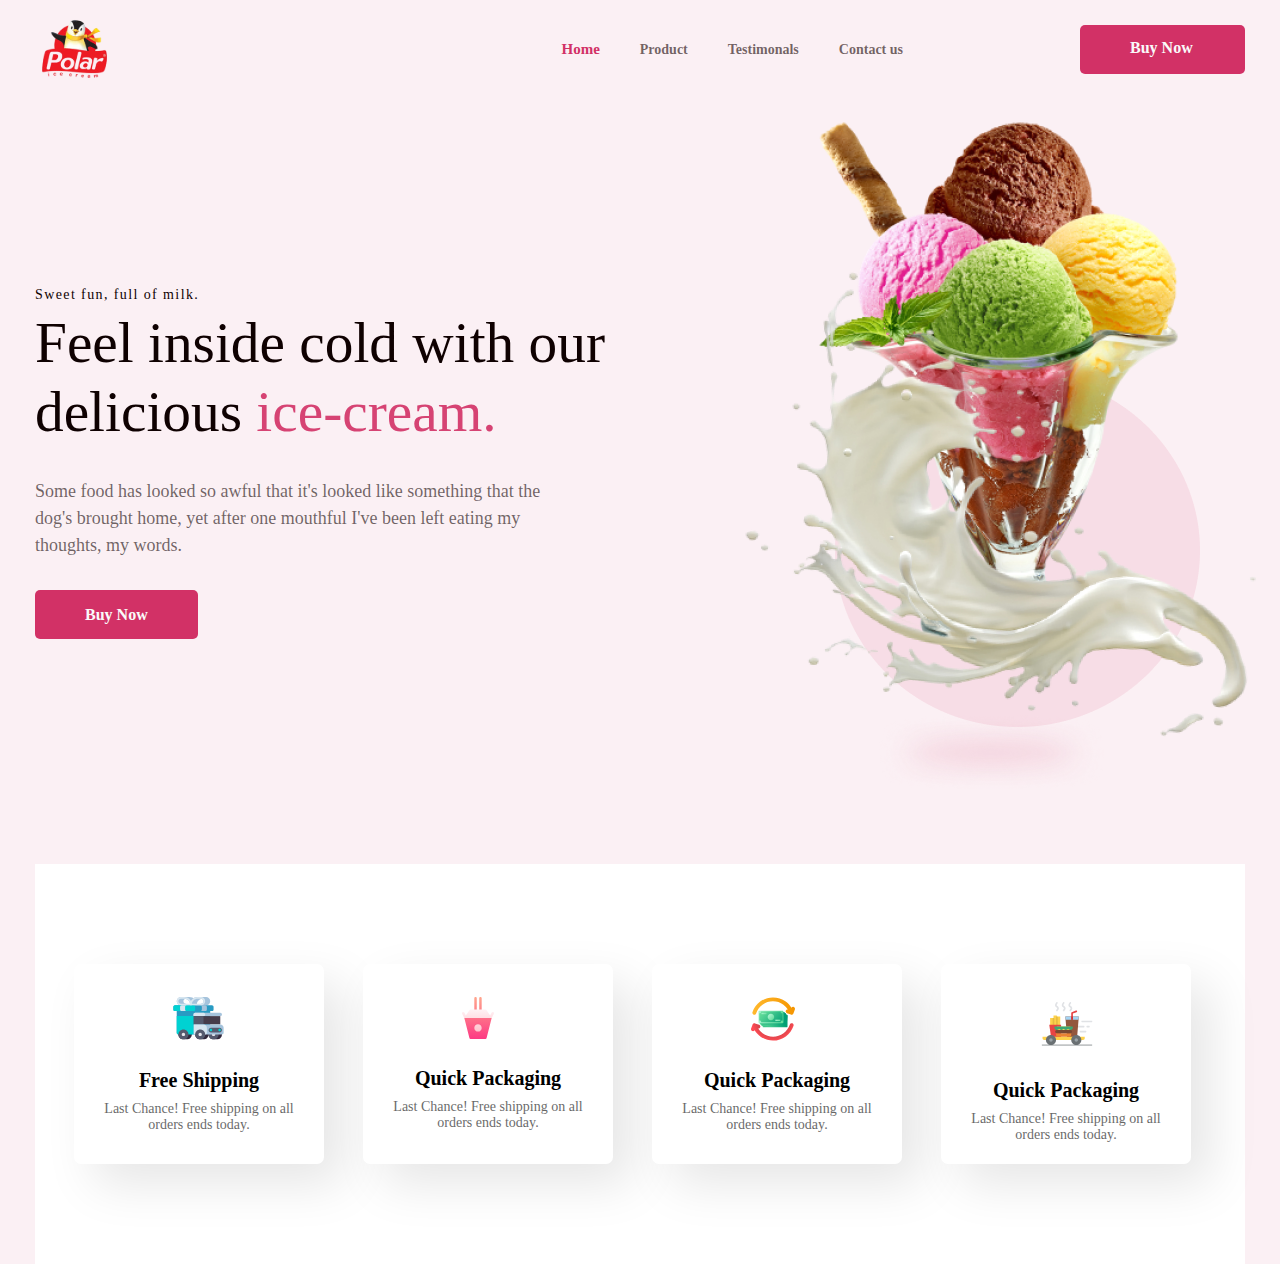
==== index.html @ a72be73a "Initial comment" ====
<!DOCTYPE html>
<html lang="en">
<head>
    <meta charset="UTF-8">
    <meta name="viewport" content="width=device-width, initial-scale=1.0">
    <link rel="stylesheet" href="./css/normalize.css">
    <link rel="stylesheet" href="./css/main.css">
    <link rel="stylesheet" href="./css/stylesheet.css">
    <title>The latest</title>
</head>
<body>
    <header class="site-header">
        <div class="container">
            <div class="header">
                <a class="header-logo-link" href="/">
                    <img class="header-img" src="./images/logo.svg" alt="Logo" width="79" height="79">
                </a>
                <nav class="header-navbar">
                    <ul class="header-list">
                        <li class="header-item">
                            <a class="header-navlink-red" href="#">Home</a>
                        </li>
                        <li class="header-item"><a class="header-navlink" href="#">Product</a>
                        </li>
                        <li class="header-item">
                            <a class="header-navlink" href="#">Testimonals</a>
                        </li>
                        <li class="header-item">
                            <a class="header-navlink" href="#">Contact us</a>
                        </li>
                    </ul>
                    <a class="button" href="#">Buy Now</a>
                </nav>
                
            </div>
        </div>
        
        
    </header>
    <main>
        <section class="hero-section">
            <div class="container">
                <div class="hero-content">
                    <div class="hero-content-left">
                        <span class="hero-content-span">Sweet fun, full of milk.</span>
                        <h1 class="hero-content-title">Feel inside cold with our delicious <span class="hero-content-span2">ice-cream.</span>
                        </h1>
                        <p class="hero-content-text">Some food has looked so awful that it's looked like something that the dog's brought home, yet after one mouthful I've been left eating my thoughts, my words.</p>
                        <a class="hero-content-button" href="#">Buy Now</a>
                      
                    </div>
                    <div class="hero-content-right">
                      <p class="hero-bg"></p>
                    </div>

                </div>
            </div>
        </section>
        <section class="service-section">
            <div class="container">
                <div class="service-content">
                    <ul class="service-list">
                     <li class="service-item">
                        <img class="service-image" src="./images/car.svg" alt="Car" width="51.002" height="43.35">
                        <h3 class="service-title">Free Shipping</h3>
                        <p class="service-text">Last Chance! Free shipping on all orders ends today.</p>
                     </li>
                     <li class="service-item">
                        <img class="service-image"  src="./images/quickgroup.svg" alt="Quick packaging" width="32" height="42">
                        <h3 class="service-title">Quick Packaging</h3>
                        <p class="service-text">Last Chance! Free shipping on all orders ends today.</p>
                     </li>
                     <li class="service-item">
                        <img class="service-image" src="./images/cash-back.svg" alt="cash-back" width="44" height="44">
                        <h3 class="service-title">Quick Packaging</h3>
                        <p class="service-text">Last Chance! Free shipping on all orders ends today.</p>
                     </li>
                     <li class="service-item">
                        <img class="service-image" src="./images/fast-delivery.svg" alt="fast-delivery" width="54" height="54">
                        <h3 class="service-title">Quick Packaging</h3>
                        <p class="service-text">Last Chance! Free shipping on all orders ends today.</p>
                     </li>
                    </ul>
                </div>
            </div>
        </section>
    </main>
</body>
</html>
---- css/main.css ----
*{
    margin: 0;
    padding: 0;
    list-style: none;
    text-decoration: none;
    color: black;
    text-decoration: none;
    box-sizing: border-box;
}
.visually-hidden {
    clip: rect(0 0 0 0);
    clip-path: inset(50%);
    height: 1px;
    overflow: hidden;
    position: absolute;
    white-space: nowrap;
    width: 1px;
  }
.container{
    width: 1250px;
    margin: 0 auto;
    padding: 0 20px;
     
}
body{
   background-color:rgba(242, 206, 218, 0.3) ; 


}

/* Header */
.site-header{
  align-items: center;

}
.header{
     display: flex;
margin-top: 10px;
     justify-content: space-between;
     align-items: center;
}
.header-logo-link{
    width: 79px;
    height: 79px;
    flex-shrink: 0;


}
.header-navbar{
     display: flex;
     justify-content: space-between;
}

.header-list{
     display: flex;
     align-items: center;
  
   margin-right: 177px;
  
}
.header-navlink-red{
  
    color: #D23166;
    font-family: Roboto;
    font-size: 15px;
    font-style: normal;
    font-weight: 700;
    line-height: normal;
}
.header-navlink{
    margin-left: 40px;

  color: rgba(21, 1, 1, 0.6);
    font-family: Roboto;
    font-size: 14px;
    font-style: normal;
    font-weight: 700;
    line-height: normal;
}
.button{
   padding: 14px 25px 13px 50px;
    width: 165px;
    height: 49px;
    flex-shrink: 0;
    border-radius: 5px;
    background: #D23166;
    color: #FAFAFA;
    font-family: Hind Madurai;
    font-size: 16px;
    font-style: normal;
    font-weight: 700;
    line-height: normal;

  
    &:hover{
        color: rgba(210, 49, 102, 1);
        font-family: Hind Madurai;
        font-size: 16px;
        font-style: normal;
        font-weight: 700;
        line-height: normal;
        width: 165px;
        height: 49px;
        flex-shrink: 0;
        border-radius: 5px;
        border: 2px solid #D23166;
        
        background: #FAFAFA;
    }
}
/* MAIN sections starts */
.hero-content{
    display: flex;
  margin-bottom: 75px;

}
.hero-content-left{
    margin-top: 196px;
     
}
.hero-content-span{
    color: #0F0101;
font-family: Roboto;
font-size: 14px;
font-style: normal;
font-weight: 500;
line-height: normal;
letter-spacing: 1.4px;

}
.hero-content-title{
    margin-top: 6px;
    width: 665px;
    height: 130px;
    flex-shrink: 0;
    color: #0F0101;
    font-family: Fredoka One;
    font-size: 57.33px;
    font-style: normal;
    font-weight: 400;
    line-height: 120.5%; /* 69.083px */
   
}
.hero-content-span2{
    opacity: 0.9;
    color: #D23166;
    font-family: Fredoka One;
    font-size: 57.33px;
    font-style: normal;
    font-weight: 400;
    line-height: 120.5%;
}
.hero-content-text{
    width: 523px;
    height: 78px;
    flex-shrink: 0;
    color: rgba(15, 1, 1, 0.6);
    font-family: Hind Madurai;
    font-size: 18px;
    font-style: normal;
    font-weight: 400;
    line-height: 27px; /* 150% */
    margin-bottom: 50px;
    margin-top: 35px;
}
.hero-content-button{
   
    padding: 16px 50px;
    width: 165px;
    height: 49px;
    flex-shrink: 0;
    border-radius: 5px;
    background: #D23166;
    width: 65px;
    height: 17px;
    flex-shrink: 0;
    color: #FAFAFA;
    font-family: Hind Madurai;
    font-size: 16px;
    font-style: normal;
    font-weight: 700;
    line-height: normal;
  
    &:hover{
        color: rgba(210, 49, 102, 1);
        font-family: Hind Madurai;
        font-size: 16px;
        font-style: normal;
        font-weight: 700;
        line-height: normal;
        width: 165px;
        height: 49px;
        flex-shrink: 0;
        border-radius: 5px;
        border: 2px solid #D23166;
        
        background: #FAFAFA;
    }
}
/* .hero-content-left{

}
.hero-content-right{

} */
.hero-bg{
    background-image: url(../images/bg-image.png);
    width: 597px;
    height: 700px;
    flex-shrink: 0;
    flex-shrink: 0;
    background-position: -130px 0px;
    overflow: hidden;

}

/* lists section */
.service-content{
    height: 400px;
    background: #FFF;
}
.service-list{
    display: flex;
    align-items: center;
  
}
.service-item{
    width: 250px;
    height: 200px;
    flex-shrink: 0;
    border-radius: 7px;
    background: #FFF;
    
    box-shadow: 20px 20px 50px 0px rgba(0, 0, 0, 0.10);
    justify-content: space-between;
   margin-left: 39px;
   margin-top: 100px;
}
.service-title{
   
    text-align: center;
    color: #000;
    font-family: Hind Madurai;
    font-size: 20px;
    font-style: normal;
    font-weight: 600;
    line-height: normal;
}
.service-image{
     margin: 33px 100px 24px 99px;
}
.service-text{
   margin: 9px 26px 27px 26px;
   width: 198px;
   height: 35px;
   flex-shrink: 0;
   color: #000;
   
   text-align: center;
   font-family: Hind Madurai;
   font-size: 14px;
   font-style: normal;
   font-weight: 400;
   line-height: normal;
   opacity: 0.6;
}
---- css/stylesheet.css ----
@font-face {
    font-family: 'Hind Madurai';
    src: url('HindMadurai-Medium.woff2') format('woff2'),
        url('HindMadurai-Medium.woff') format('woff');
    font-weight: 500;
    font-style: normal;
    font-display: swap;
}

@font-face {
    font-family: 'Hind Madurai';
    src: url('HindMadurai-Bold.woff2') format('woff2'),
        url('HindMadurai-Bold.woff') format('woff');
    font-weight: bold;
    font-style: normal;
    font-display: swap;
}

@font-face {
    font-family: 'Hind Madurai';
    src: url('HindMadurai-Light.woff2') format('woff2'),
        url('HindMadurai-Light.woff') format('woff');
    font-weight: 300;
    font-style: normal;
    font-display: swap;
}

@font-face {
    font-family: 'Fredoka SemiCondensed';
    src: url('FredokaSemiCondensed-Regular.woff2') format('woff2'),
        url('FredokaSemiCondensed-Regular.woff') format('woff');
    font-weight: normal;
    font-style: normal;
    font-display: swap;
}

@font-face {
    font-family: 'Fredoka SemiExpanded';
    src: url('FredokaSemiExpanded-Regular.woff2') format('woff2'),
        url('FredokaSemiExpanded-Regular.woff') format('woff');
    font-weight: normal;
    font-style: normal;
    font-display: swap;
}

@font-face {
    font-family: 'Fredoka';
    src: url('Fredoka-Regular.woff2') format('woff2'),
        url('Fredoka-Regular.woff') format('woff');
    font-weight: normal;
    font-style: normal;
    font-display: swap;
}

@font-face {
    font-family: 'Fredoka Expanded';
    src: url('FredokaExpanded-Regular.woff2') format('woff2'),
        url('FredokaExpanded-Regular.woff') format('woff');
    font-weight: normal;
    font-style: normal;
    font-display: swap;
}

@font-face {
    font-family: 'Roboto';
    src: url('Roboto-Italic.woff2') format('woff2'),
        url('Roboto-Italic.woff') format('woff');
    font-weight: normal;
    font-style: italic;
    font-display: swap;
}

@font-face {
    font-family: 'Hind Madurai';
    src: url('HindMadurai-Regular.woff2') format('woff2'),
        url('HindMadurai-Regular.woff') format('woff');
    font-weight: normal;
    font-style: normal;
    font-display: swap;
}

@font-face {
    font-family: 'Roboto';
    src: url('Roboto-Light.woff2') format('woff2'),
        url('Roboto-Light.woff') format('woff');
    font-weight: 300;
    font-style: normal;
    font-display: swap;
}

@font-face {
    font-family: 'Roboto';
    src: url('Roboto-Black.woff2') format('woff2'),
        url('Roboto-Black.woff') format('woff');
    font-weight: 900;
    font-style: normal;
    font-display: swap;
}

@font-face {
    font-family: 'Roboto';
    src: url('Roboto-Bold.woff2') format('woff2'),
        url('Roboto-Bold.woff') format('woff');
    font-weight: bold;
    font-style: normal;
    font-display: swap;
}

@font-face {
    font-family: 'Roboto';
    src: url('Roboto-Regular.woff2') format('woff2'),
        url('Roboto-Regular.woff') format('woff');
    font-weight: normal;
    font-style: normal;
    font-display: swap;
}

@font-face {
    font-family: 'Hind Madurai';
    src: url('HindMadurai-SemiBold.woff2') format('woff2'),
        url('HindMadurai-SemiBold.woff') format('woff');
    font-weight: 600;
    font-style: normal;
    font-display: swap;
}

@font-face {
    font-family: 'Roboto';
    src: url('Roboto-Medium.woff2') format('woff2'),
        url('Roboto-Medium.woff') format('woff');
    font-weight: 500;
    font-style: normal;
    font-display: swap;
}
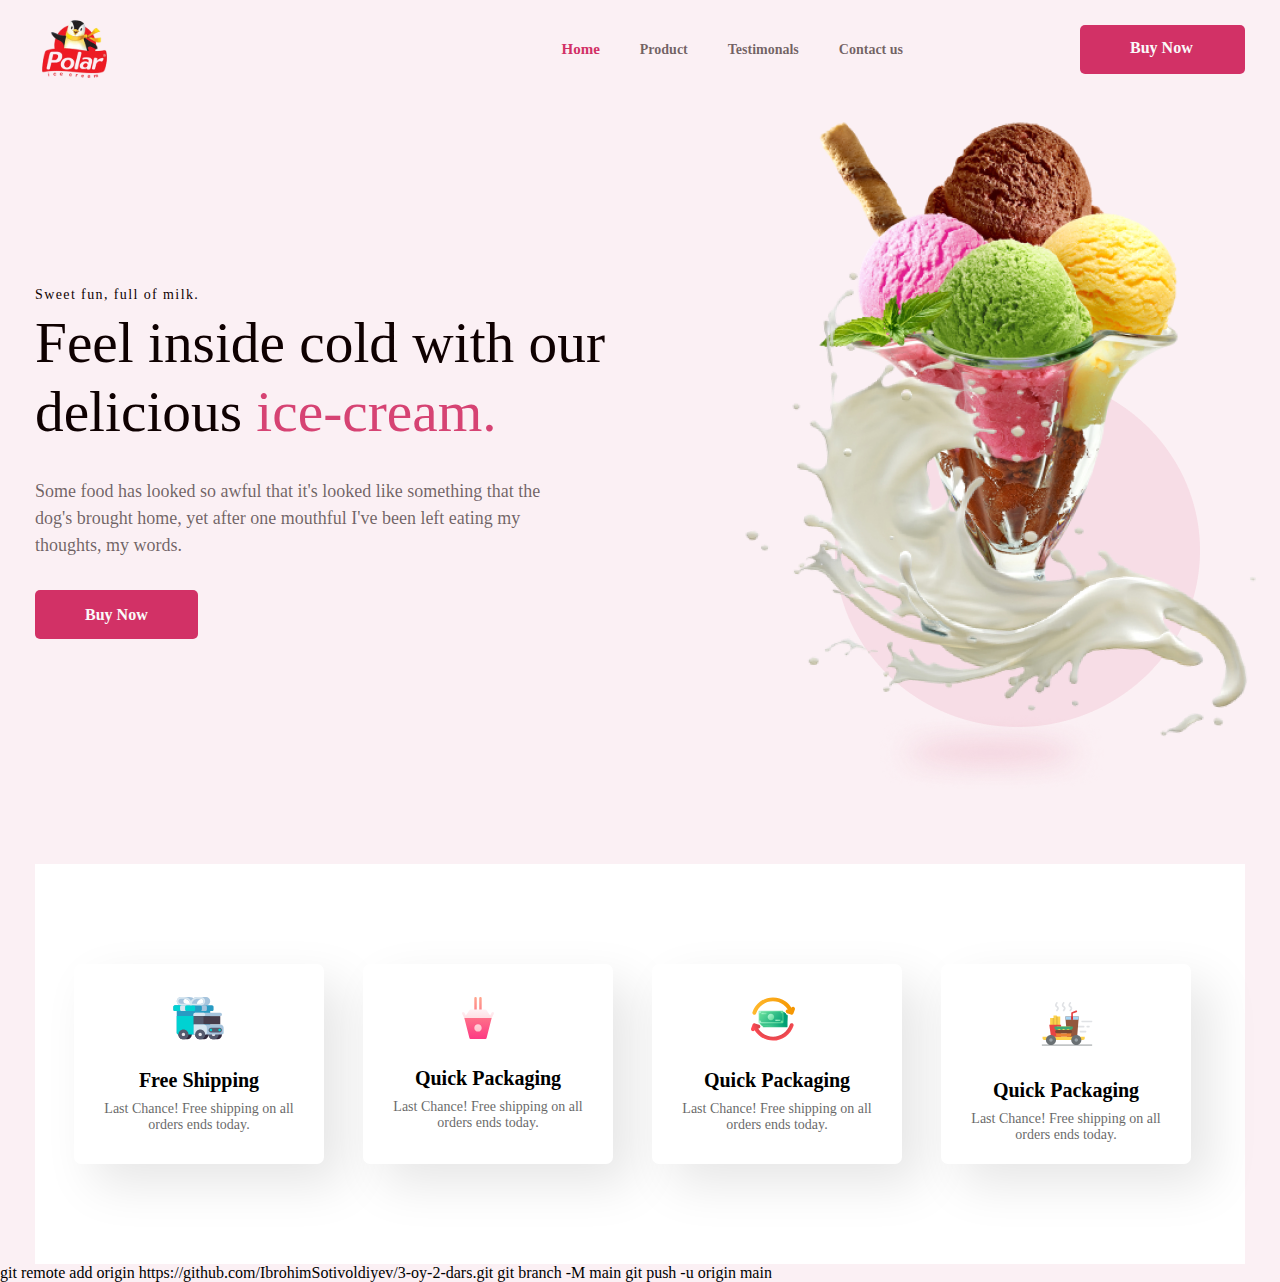
==== commit 738e4b88: "Polar maketi boshlanishi" ====
--- a/index.html
+++ b/index.html
@@ -86,4 +86,6 @@
         </section>
     </main>
 </body>
-</html>+</html>git remote add origin https://github.com/IbrohimSotivoldiyev/3-oy-2-dars.git
+git branch -M main
+git push -u origin main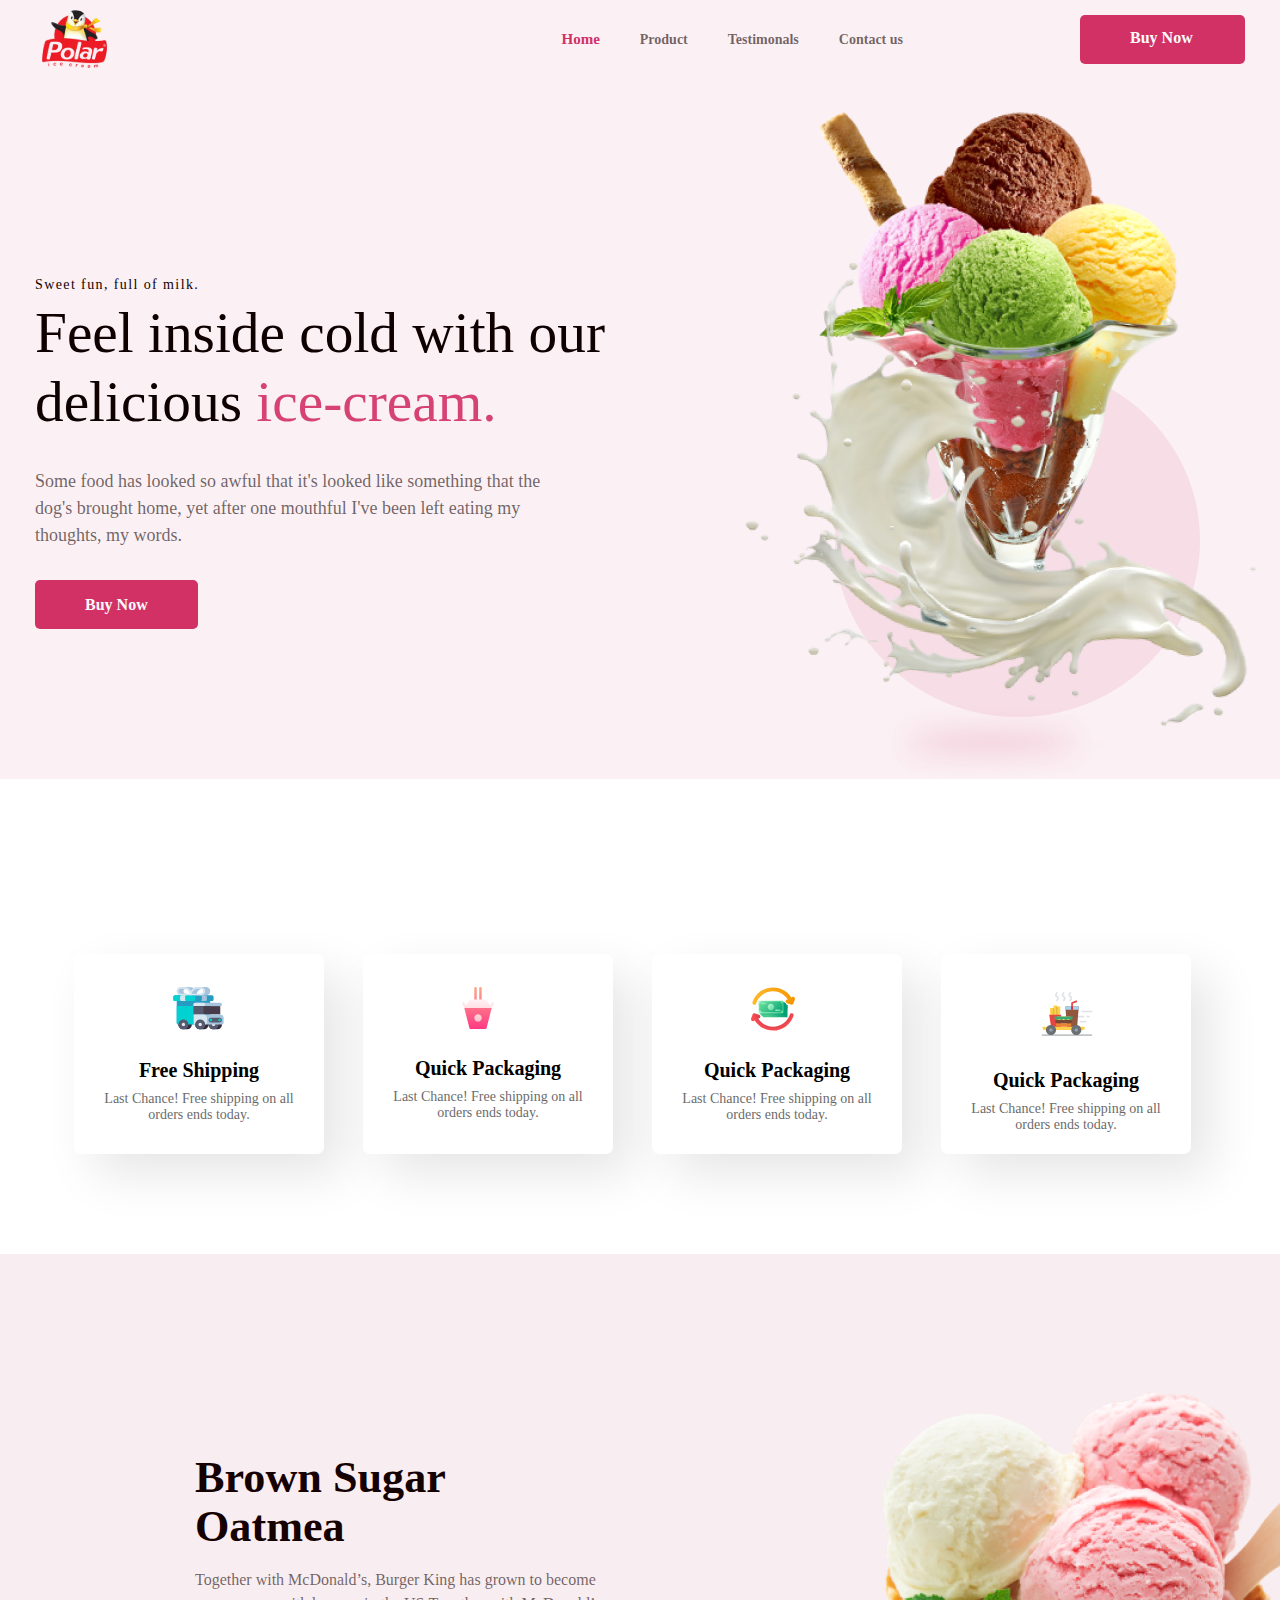
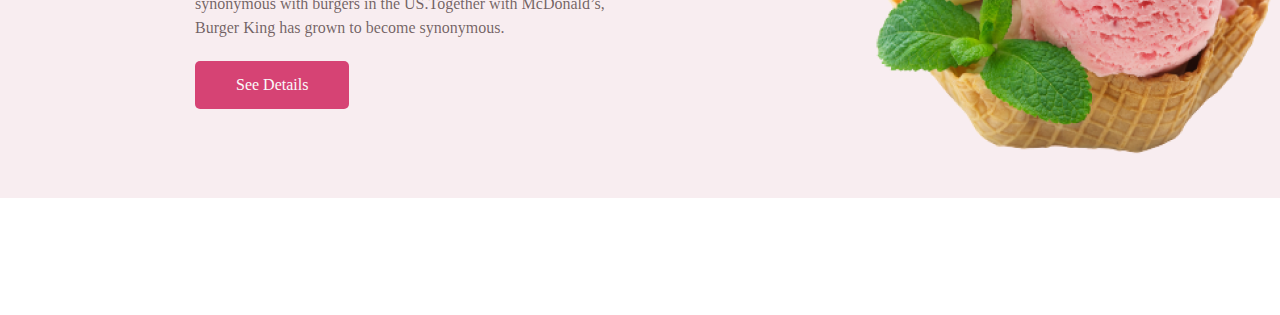
==== commit 203fcaec: "Add brown section" ====
--- a/index.html
+++ b/index.html
@@ -84,8 +84,21 @@
                 </div>
             </div>
         </section>
+        <section class="brown">
+            <div class="container">
+                <div class="brown__content">
+                    <div class="brown__content-left">
+                        <h2 class="brown__title">Brown Sugar Oatmea</h2>
+                        <p class="brown__text">Together with McDonald’s, Burger King has grown to become synonymous with burgers in the US.Together with McDonald’s, Burger King has grown to become synonymous.</p>
+                        <a href="#" class="brown__link">See Details</a>
+                    </div>
+                    <div class="brown__content-right">
+                        <img src="./images/section2-image.png" alt="Ice-cream image">
+                    </div>
+                </div>
+            </div>
+
+        </section>
     </main>
 </body>
-</html>git remote add origin https://github.com/IbrohimSotivoldiyev/3-oy-2-dars.git
-git branch -M main
-git push -u origin main+</html>--- a/css/main.css
+++ b/css/main.css
@@ -23,7 +23,7 @@
      
 }
 body{
-   background-color:rgba(242, 206, 218, 0.3) ; 
+   /* background-color:rgba(242, 206, 218, 0.3) ;  */
 
 
 }
@@ -31,11 +31,12 @@
 /* Header */
 .site-header{
   align-items: center;
+  background-color:rgba(242, 206, 218, 0.3) ; 
 
 }
 .header{
      display: flex;
-margin-top: 10px;
+/* margin-top: 10px; */
      justify-content: space-between;
      align-items: center;
 }
@@ -109,6 +110,9 @@
     }
 }
 /* MAIN sections starts */
+.hero-section{
+    background-color:rgba(242, 206, 218, 0.3) ; 
+}
 .hero-content{
     display: flex;
   margin-bottom: 75px;
@@ -263,4 +267,75 @@
    font-weight: 400;
    line-height: normal;
    opacity: 0.6;
+}
+/* Section Brown */
+.brown{
+
+    width: 1600px;
+    height: 544.495px;
+    flex-shrink: 0;
+    background: #F8EDF0;
+
+}
+.brown__content{
+
+    display: flex;
+    align-items: center;
+    justify-content: space-between;
+}
+.brown__content-left{
+    width: 442px;
+    height: 256.705px;
+    flex-shrink: 0;
+
+}
+.brown__title{
+    margin-bottom: 16px;
+    width: 349px;
+    height: 98.27px;
+    flex-shrink: 0;
+
+    color: #150101;
+    
+    font-family: Hind Madurai;
+    font-size: 44.2px;
+    font-style: normal;
+    font-weight: 600;
+    line-height: 110.5%; /* 48.841px */
+}
+.brown__text{
+
+    width: 442px;
+    height: 58.16px;
+    flex-shrink: 0;
+  
+    color: rgba(21, 1, 1, 0.6);
+    
+    font-family: Roboto;
+    font-size: 16px;
+    font-style: normal;
+    font-weight: 400;
+    line-height: 24px; /* 150% */
+
+}
+.brown__link{
+    margin-top: 35px;
+    display: inline-block;
+    padding: 15px 41px;
+    flex-shrink: 0;
+    border-radius: 5px;
+    background: #D64374;
+    flex-shrink: 0;
+    color: #FAFAFA;
+    font-family: Roboto;
+    font-size: 16px;
+    font-style: normal;
+    font-weight: 500;
+    line-height: normal;
+}
+.brown__content-right{
+    width: 655px;
+    height: 656.804px;
+    flex-shrink: 0;
+   
 }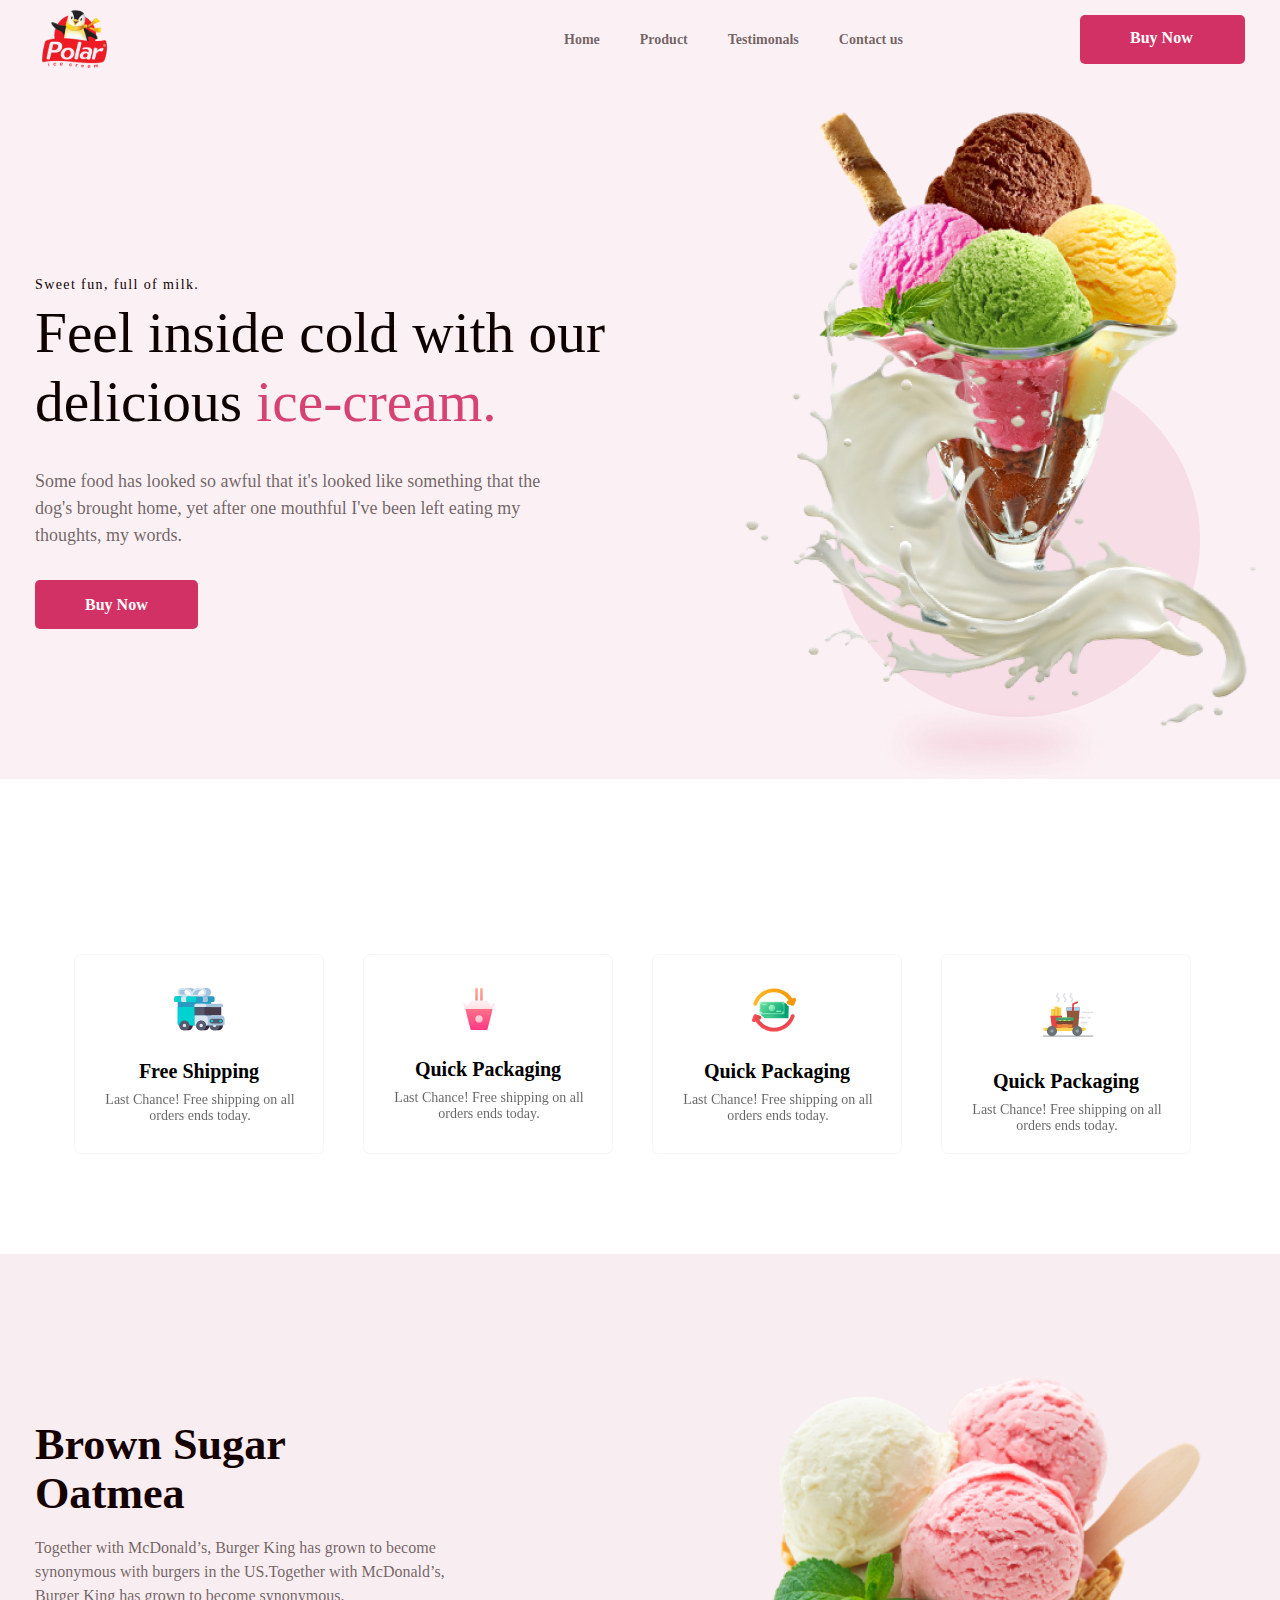
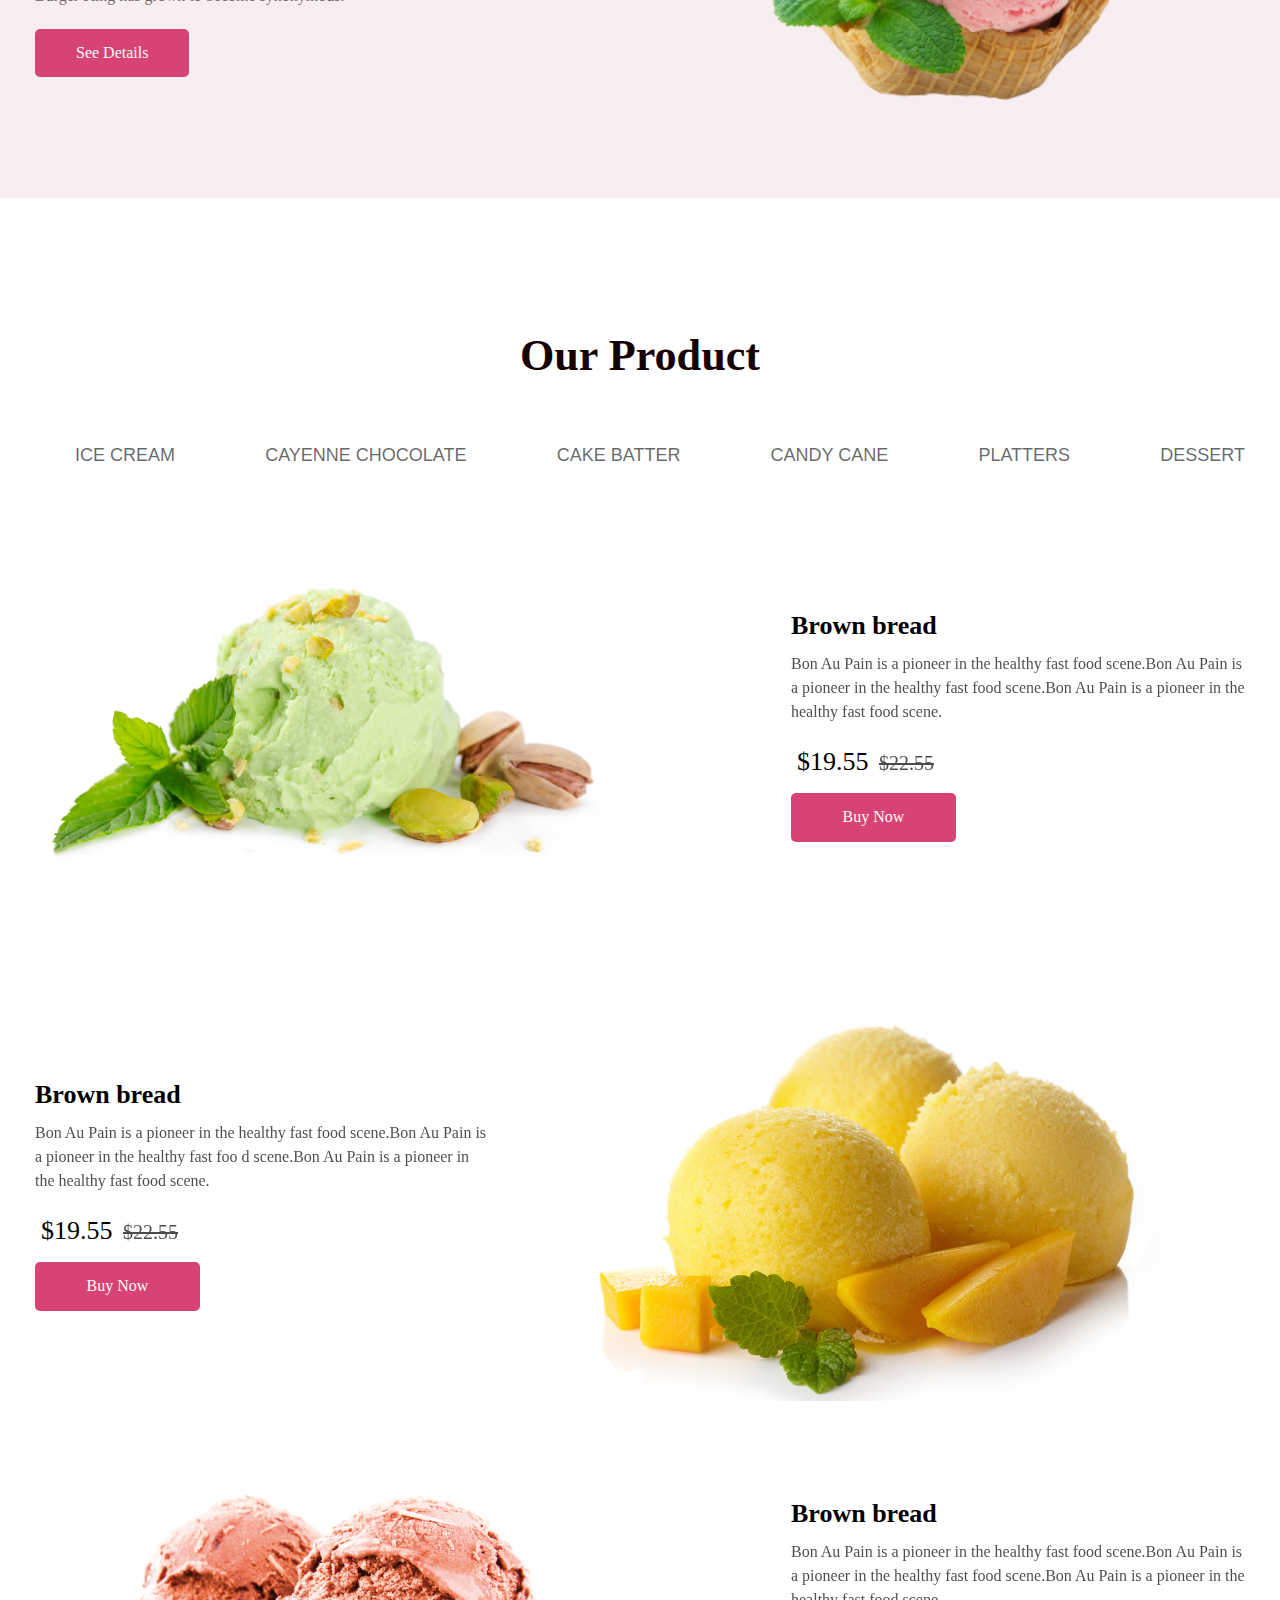
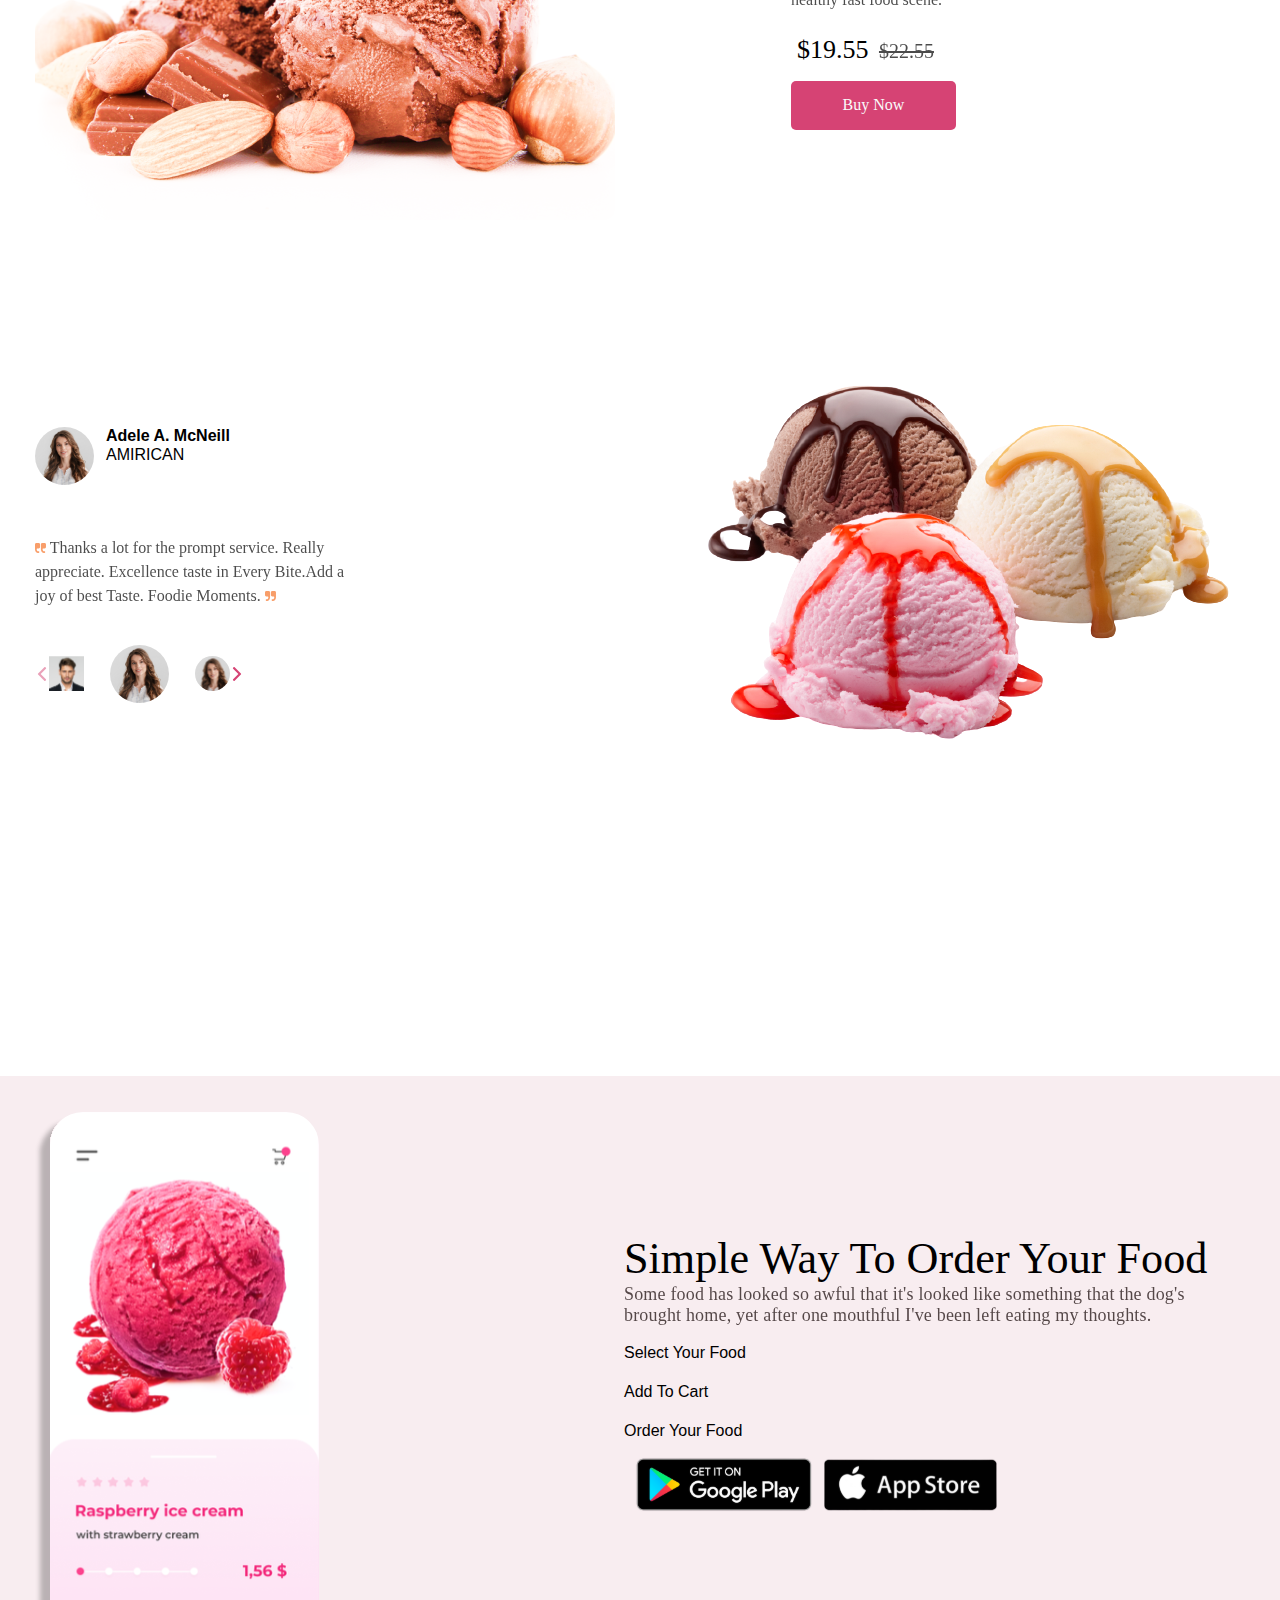
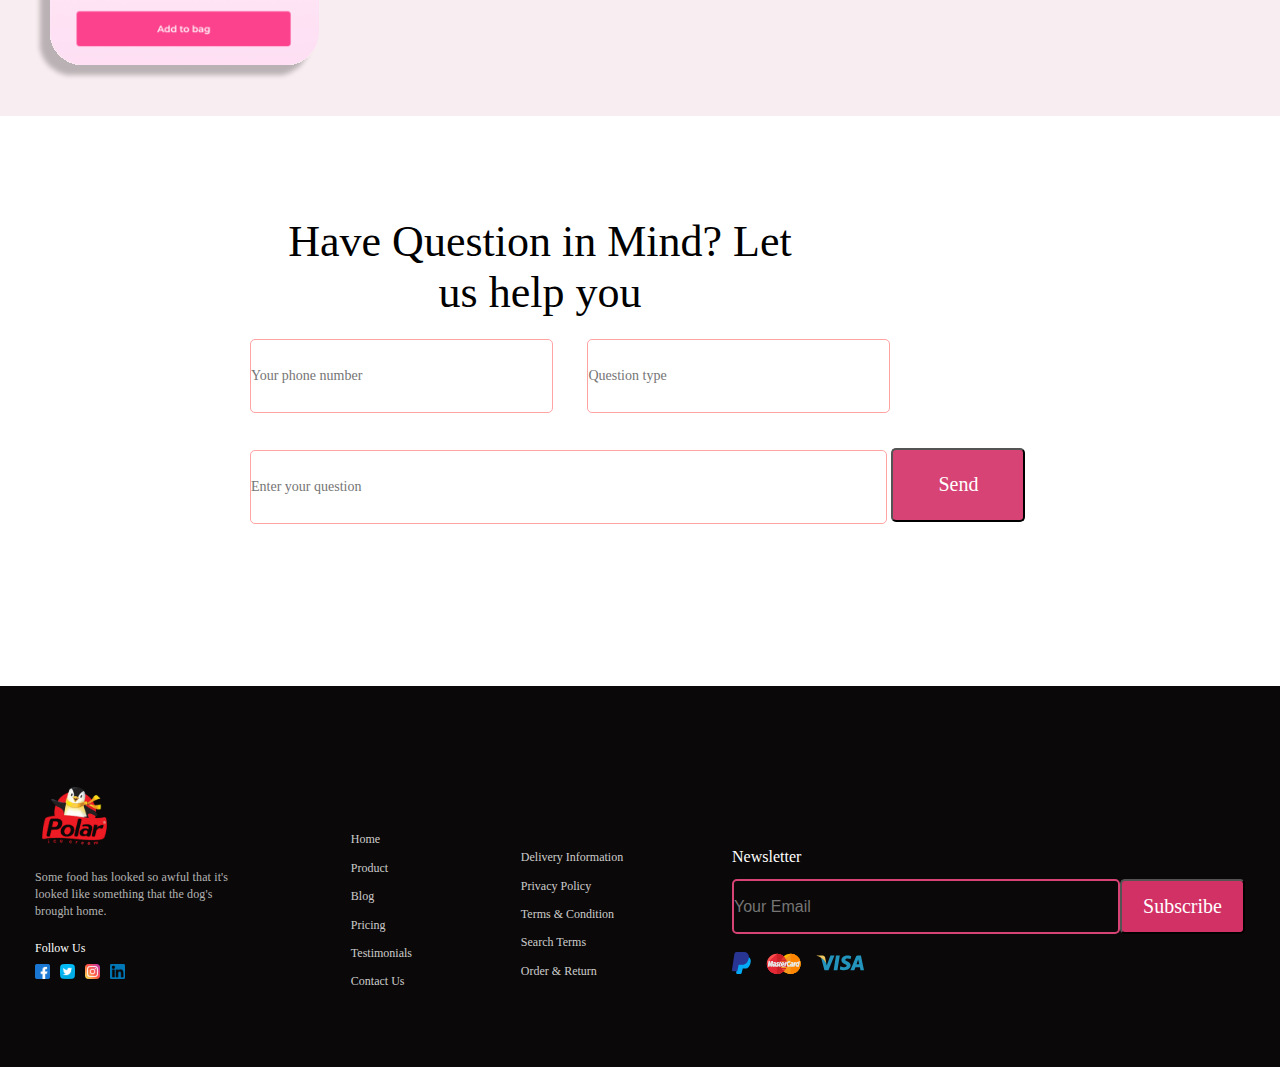
==== commit a829ac66: "Polar fully done" ====
--- a/index.html
+++ b/index.html
@@ -5,7 +5,6 @@
     <meta name="viewport" content="width=device-width, initial-scale=1.0">
     <link rel="stylesheet" href="./css/normalize.css">
     <link rel="stylesheet" href="./css/main.css">
-    <link rel="stylesheet" href="./css/stylesheet.css">
     <title>The latest</title>
 </head>
 <body>
@@ -18,7 +17,7 @@
                 <nav class="header-navbar">
                     <ul class="header-list">
                         <li class="header-item">
-                            <a class="header-navlink-red" href="#">Home</a>
+                            <a class="header-navlink" href="#">Home</a>
                         </li>
                         <li class="header-item"><a class="header-navlink" href="#">Product</a>
                         </li>
@@ -93,12 +92,201 @@
                         <a href="#" class="brown__link">See Details</a>
                     </div>
                     <div class="brown__content-right">
-                        <img src="./images/section2-image.png" alt="Ice-cream image">
-                    </div>
-                </div>
-            </div>
-
+                        <img class="brown__image" src="./images/section2-image.png" alt="Ice-cream image" width="" height="">
+                    </div>
+                </div>
+            </div>
+
+        </section>
+        <section class="products">
+            <div class="container">
+                <div class="products__content">
+                    <h2 class="products__title">Our Product</h2>
+                    <ul class="products__list">
+                        <li class="products__item">
+                            <a class="products__link" href="#">ICE CREAM</a>
+                        </li>
+                        <li class="products__item">
+                            <a class="products__link" href="#">CAYENNE CHOCOLATE</a>
+                        </li>
+                        <li class="products__item">
+                            <a class="products__link" href="#">CAKE BATTER</a>
+                        </li>
+                        <li class="products__item">
+                            <a class="products__link" href="#">CANDY CANE</a>
+                        </li>
+                        <li class="products__item">
+                            <a class="products__link" href="#">PLATTERS</a>
+                        </li>
+                        <li class="products__item">
+                            <a class="products__link" href="#">DESSERT</a>
+                        </li>
+                    </ul>
+                  <div class="products__content-flexer">
+                    <div class="products__content__left">
+                        <img class="products__content-image" src="./images/cabbage.png" alt="cabbage">
+                    </div>
+                    <div>
+                        <h3 class="products__content-title">Brown bread</h3>
+                        <p class="products__content-text">
+                            Bon Au Pain is a pioneer in the healthy fast food scene.Bon Au Pain is a pioneer in the healthy fast food scene.Bon Au Pain is a pioneer in the healthy fast food scene.
+                        </p>
+                        <strong class="products__content-price">$19.55</strong> <del>$22.55</del>
+                        <div class="products__content-link">Buy Now</div>
+                    </div>
+                  </div>
+                  <div class="products__content-flexer2">
+                    <div class="products__content__left">
+                        <img class="products__content-image" src="./images/lemons.png" alt="lemons">
+                    </div>
+                    <div>
+                        <h3 class="products__content-title">Brown bread</h3>
+                        <p class="products__content-text">
+                            Bon Au Pain is a pioneer in the healthy fast food scene.Bon Au Pain is a pioneer in the healthy fast foo d scene.Bon Au Pain is a pioneer in the healthy fast food scene.
+                        </p>
+                        <strong class="products__content-price">$19.55</strong> <del>$22.55</del>
+                        <div class="products__content-link">Buy Now</div>
+                    </div>
+                  </div>
+                  <div class="products__content-flexer3">
+                    <div class="products__content__left">
+                        <img class="products__content-image" src="./images/chocolotecream.png" alt="chocolotecream">
+                    </div>
+                    <div>
+                        <h3 class="products__content-title">Brown bread</h3>
+                        <p class="products__content-text">
+                            Bon Au Pain is a pioneer in the healthy fast food scene.Bon Au Pain is a pioneer in the healthy fast food scene.Bon Au Pain is a pioneer in the healthy fast food scene.
+                        </p>
+                        <strong class="products__content-price">$19.55</strong> <del>$22.55</del>
+                        <div class="products__content-link">Buy Now</div>
+                    </div>
+                  </div>
+                  <div class="products__content-flexer5">
+                    <div class="products__content-left5">
+                        <div class="products__content-clientflex">
+                            <div>
+                                <img class="products__content-clientimage" src="./images/Ellipse21.svg" alt="Clientphoto" width="59" height="58">
+                            </div>
+                            <div class="client__name">
+                               <strong>Adele A. McNeill</strong>
+                               <p>AMIRICAN</p>
+                            </div>
+                          </div>
+                        
+                          <p class="products__content-clientreview">   <img class="iconsmall" src="./images/Group11.svg" alt="iconsmall"> Thanks a lot for the prompt service. Really appreciate. Excellence taste in Every Bite.Add a joy of best Taste. Foodie Moments.   <img class="iconsmall" src="./images/Group12.svg" alt="iconsmall"></p>
+                          <div class="products__content-clientflex2">
+                            <svg xmlns="http://www.w3.org/2000/svg" width="14" height="14" viewBox="0 0 14 14" fill="none">
+                                <g opacity="0.5">
+                                  <path d="M3.11172 7.54628L9.3419 13.7763C9.48599 13.9206 9.67835 14 9.88345 14C10.0886 14 10.2809 13.9206 10.425 13.7763L10.8838 13.3176C11.1824 13.0188 11.1824 12.533 10.8838 12.2345L5.65219 7.0029L10.8896 1.76547C11.0337 1.62126 11.1133 1.42901 11.1133 1.22402C11.1133 1.0188 11.0337 0.826562 10.8896 0.682239L10.4308 0.223657C10.2866 0.0794468 10.0944 0 9.88926 0C9.68415 0 9.4918 0.0794468 9.3477 0.223657L3.11172 6.45941C2.96728 6.60408 2.88795 6.79723 2.8884 7.00256C2.88795 7.20869 2.96728 7.40173 3.11172 7.54628Z" fill="#D64374"/>
+                                </g>
+                              </svg> 
+                              <img src="./images/client1.svg" alt="">
+                            <img class="client__image2" src="./images/Ellipse21.svg" alt="">
+                            <img src="./images/MaskGroup.svg" alt=""> 
+                            <svg xmlns="http://www.w3.org/2000/svg" width="14" height="14" viewBox="0 0 14 14" fill="none">
+                                <path d="M10.8883 7.54628L4.6581 13.7763C4.51401 13.9206 4.32165 14 4.11655 14C3.91144 14 3.71909 13.9206 3.57499 13.7763L3.11618 13.3176C2.81763 13.0188 2.81763 12.533 3.11618 12.2345L8.34781 7.0029L3.11038 1.76547C2.96628 1.62126 2.88672 1.42901 2.88672 1.22402C2.88672 1.0188 2.96628 0.826562 3.11038 0.682239L3.56918 0.223657C3.7134 0.0794468 3.90564 0 4.11074 0C4.31585 0 4.5082 0.0794468 4.6523 0.223657L10.8883 6.45941C11.0327 6.60408 11.1121 6.79723 11.1116 7.00256C11.1121 7.20869 11.0327 7.40173 10.8883 7.54628Z" fill="#D64374"/>
+                              </svg>
+                          </div>
+                        
+                    </div>
+                    <div class="products__content-right5">
+                        <img src="./images/mixedcream.png" alt="">
+                    </div>
+
+                  </div>
+                 
+                </div>
+            </div>
+        </section>
+        <section class="order__section">
+            <div class="container">
+              <div class="order__content">
+                <div class="order__content-left">
+                  <img class="order__content-image" src="./images/Mask2Group.svg" alt="">
+                </div>
+                <div class="order__content-right">
+                    <h2 class="order__content-title">Simple Way To Order Your Food</h2>
+                    <p class="order__content-text">Some food has looked so awful that it's looked like something that the dog's brought home, yet after one mouthful I've been left eating my thoughts.</p>
+                    <p>Select Your Food</p>
+                    <p class="order__content-cart">Add To Cart</p>
+                    <p>Order Your Food</p>
+                    <div class="order__app">
+                        <img src="./images/en_badge_web_generic-removebg-preview 1.svg" alt="">
+                        <img src="./images/2.svg" alt="">
+                    </div>
+
+                </div>
+              </div>
+            </div>
+        </section>
+        <section class="contact__section">
+            <div class="container">
+                <div class="contact">
+                  <div class="titlemargin">
+                    <h2 class="contact__title">Have Question in Mind? Let us help you</h2>
+                  </div>
+                    <form action="https://echo.htmlacademy.ru" method="post" enctype="multipart/form-data">
+                        <input class="contact__tel" type="tel" name="phonenum" placeholder="Your phone number" >
+                        <input class="contact__qtype" type="text" name="qtype" placeholder="Question type">
+                        <input class="contact__question" type="text" name="question" placeholder="Enter your question"> 
+                        <input class="contact__button" type="submit" value="Send">
+
+                    </form>
+                </div>
+            </div>
         </section>
     </main>
+    <footer class="footer__sec">
+        <div class="container">
+            <div class="footer__flexer">
+                <div class="footer__first">
+                    <img class="footer__first-logo" src="./images/looo.svg" alt="">
+                    <p class="footer__first-text">Some food has looked so awful that it's looked like something that the dog's brought home.</p>
+                    <p class="footer__small-text">Follow Us</p>
+                    <div class="footer__media">
+                        <img class="footer__media-icons" src="./images/facebook.svg" alt="">
+                        <img class="footer__media-icons"  src="./images/twitter.svg" alt="">
+                        <img class="footer__media-icons"  src="./images/instagram.svg" alt="">
+                        <img class="footer__media-icons"  src="./images/linkedin.svg" alt="">
+                    </div>
+                </div>
+                <div class="footer__second">
+                    <ul>
+                        <li class="footer__linker"><a class="footer-link" href="">Home</a></li>
+                        <li class="footer__linker"><a class="footer-link" href="">Product</a></li>
+                        <li class="footer__linker"><a  class="footer-link" href="">Blog</a></li>
+                        <li class="footer__linker"><a class="footer-link" href="">Pricing</a></li>
+                        <li class="footer__linker"><a class="footer-link" href="">Testimonials</a></li>
+                        <li class="footer__linker"><a class="footer-link" href="">Contact Us</a></li>
+                    </ul>
+                </div>
+                <div class="footer__third">
+                    <ul class="footer__third-list">
+                        <li class="footer__linker"> <a class="footer-link" href="">Delivery Information</a></li>
+                        <li class="footer__linker"><a class="footer-link" href="">Privacy Policy</a></li>
+                        <li class="footer__linker"><a  class="footer-link" href="">Terms & Condition</a></li>
+                        <li class="footer__linker"><a class="footer-link" href="">Search Terms</a></li>
+                        <li class="footer__linker"><a class="footer-link" href="">Order & Return</a></li>
+                    </ul>
+                </div>
+                <div class="footer__four">
+                    <strong class="footer__four-st">Newsletter</strong>
+                    <form class="footer__form" action="https://echo.htmlacademy.ru" method="post" enctype="multipart/form-data">
+                     <div class="footer__input-flex">
+                        <input class="footer__email" type="email" name="Email" placeholder="Your Email" >
+                        <input class="footer__subs" type="submit" value="Subscribe">
+
+                     </div>
+                    </form>
+                    <div class="footer__flex-cards">
+                        <img src="./images/paypal.svg" alt="">
+                        <img class="footer__cards" src="./images/mastercard.svg" alt="">
+                        <img src="./images/visa.svg" alt="">
+                    </div>
+                </div>
+
+            </div>
+        </div>
+    </footer>
 </body>
 </html>--- a/css/main.css
+++ b/css/main.css
@@ -1,3 +1,139 @@
+/* @font-face {
+    font-family: 'Hind Madurai';
+    src: url('HindMadurai-Medium.woff2') format('woff2'),
+        url('HindMadurai-Medium.woff') format('woff');
+    font-weight: 500;
+    font-style: normal;
+    font-display: swap;
+}
+
+@font-face {
+    font-family: 'Hind Madurai';
+    src: url('HindMadurai-Bold.woff2') format('woff2'),
+        url('HindMadurai-Bold.woff') format('woff');
+    font-weight: bold;
+    font-style: normal;
+    font-display: swap;
+}
+
+@font-face {
+    font-family: 'Hind Madurai';
+    src: url('HindMadurai-Light.woff2') format('woff2'),
+        url('HindMadurai-Light.woff') format('woff');
+    font-weight: 300;
+    font-style: normal;
+    font-display: swap;
+}
+
+@font-face {
+    font-family: 'Fredoka SemiCondensed';
+    src: url('FredokaSemiCondensed-Regular.woff2') format('woff2'),
+        url('FredokaSemiCondensed-Regular.woff') format('woff');
+    font-weight: normal;
+    font-style: normal;
+    font-display: swap;
+}
+
+@font-face {
+    font-family: 'Fredoka SemiExpanded';
+    src: url('FredokaSemiExpanded-Regular.woff2') format('woff2'),
+        url('FredokaSemiExpanded-Regular.woff') format('woff');
+    font-weight: normal;
+    font-style: normal;
+    font-display: swap;
+}
+
+@font-face {
+    font-family: 'Fredoka';
+    src: url('Fredoka-Regular.woff2') format('woff2'),
+        url('Fredoka-Regular.woff') format('woff');
+    font-weight: normal;
+    font-style: normal;
+    font-display: swap;
+}
+
+@font-face {
+    font-family: 'Fredoka Expanded';
+    src: url('FredokaExpanded-Regular.woff2') format('woff2'),
+        url('FredokaExpanded-Regular.woff') format('woff');
+    font-weight: normal;
+    font-style: normal;
+    font-display: swap;
+}
+
+@font-face {
+    font-family: 'Roboto';
+    src: url('Roboto-Italic.woff2') format('woff2'),
+        url('Roboto-Italic.woff') format('woff');
+    font-weight: normal;
+    font-style: italic;
+    font-display: swap;
+}
+
+@font-face {
+    font-family: 'Hind Madurai';
+    src: url('HindMadurai-Regular.woff2') format('woff2'),
+        url('HindMadurai-Regular.woff') format('woff');
+    font-weight: normal;
+    font-style: normal;
+    font-display: swap;
+}
+
+@font-face {
+    font-family: 'Roboto';
+    src: url('Roboto-Light.woff2') format('woff2'),
+        url('Roboto-Light.woff') format('woff');
+    font-weight: 300;
+    font-style: normal;
+    font-display: swap;
+}
+
+@font-face {
+    font-family: 'Roboto';
+    src: url('Roboto-Black.woff2') format('woff2'),
+        url('Roboto-Black.woff') format('woff');
+    font-weight: 900;
+    font-style: normal;
+    font-display: swap;
+}
+
+@font-face {
+    font-family: 'Roboto';
+    src: url('Roboto-Bold.woff2') format('woff2'),
+        url('Roboto-Bold.woff') format('woff');
+    font-weight: bold;
+    font-style: normal;
+    font-display: swap;
+}
+
+@font-face {
+    font-family: 'Roboto';
+    src: url('Roboto-Regular.woff2') format('woff2'),
+        url('Roboto-Regular.woff') format('woff');
+    font-weight: normal;
+    font-style: normal;
+    font-display: swap;
+}
+
+@font-face {
+    font-family: 'Hind Madurai';
+    src: url('HindMadurai-SemiBold.woff2') format('woff2'),
+        url('HindMadurai-SemiBold.woff') format('woff');
+    font-weight: 600;
+    font-style: normal;
+    font-display: swap;
+}
+
+@font-face {
+    font-family: 'Roboto';
+    src: url('Roboto-Medium.woff2') format('woff2'),
+        url('Roboto-Medium.woff') format('woff');
+    font-weight: 500;
+    font-style: normal;
+    font-display: swap;
+} */
+
+
 *{
     margin: 0;
     padding: 0;
@@ -23,7 +159,7 @@
      
 }
 body{
-   /* background-color:rgba(242, 206, 218, 0.3) ;  */
+  font-family:Roboto, sans-serif;
 
 
 }
@@ -59,15 +195,7 @@
    margin-right: 177px;
   
 }
-.header-navlink-red{
-  
-    color: #D23166;
-    font-family: Roboto;
-    font-size: 15px;
-    font-style: normal;
-    font-weight: 700;
-    line-height: normal;
-}
+
 .header-navlink{
     margin-left: 40px;
 
@@ -77,6 +205,15 @@
     font-style: normal;
     font-weight: 700;
     line-height: normal;
+
+     &:hover{
+        color: #D23166;
+        font-family: Roboto;
+        font-size: 15px;
+        font-style: normal;
+        font-weight: 700;
+        line-height: normal;
+     }
 }
 .button{
    padding: 14px 25px 13px 50px;
@@ -232,13 +369,26 @@
     width: 250px;
     height: 200px;
     flex-shrink: 0;
+
+    border-radius: 7px;
+    border: 1px solid rgba(0, 0, 0, 0.03);
+    
+    background: #FFF;
+    width: 250px;
+    height: 200px;
+    flex-shrink: 0;
     border-radius: 7px;
     background: #FFF;
-    
-    box-shadow: 20px 20px 50px 0px rgba(0, 0, 0, 0.10);
     justify-content: space-between;
    margin-left: 39px;
    margin-top: 100px;
+
+    &:hover{
+        border-radius: 7px;
+        background: #FFF;
+        box-shadow: 20px 20px 50px 0px rgba(0, 0, 0, 0.10);
+    }
+
 }
 .service-title{
    
@@ -271,19 +421,19 @@
 /* Section Brown */
 .brown{
 
-    width: 1600px;
+  
     height: 544.495px;
     flex-shrink: 0;
     background: #F8EDF0;
 
 }
 .brown__content{
-
     display: flex;
     align-items: center;
     justify-content: space-between;
 }
 .brown__content-left{
+
     width: 442px;
     height: 256.705px;
     flex-shrink: 0;
@@ -332,10 +482,540 @@
     font-style: normal;
     font-weight: 500;
     line-height: normal;
-}
-.brown__content-right{
-    width: 655px;
-    height: 656.804px;
-    flex-shrink: 0;
+    &:hover{
+        border-radius: 5px;
+        border: 2px solid #D23166;
+        background: #FAFAFA;
+        flex-shrink: 0;
+        color: #D23166;
+        font-family: Hind Madurai;
+        font-size: 16px;
+        font-style: normal;
+        font-weight: 700;
+        line-height: normal;
+    }
+}
+/* .brown__content-right{
+
    
-}+  
+   
+ 
+  
+   
+} */
+.brown__image{
+    width: 585px;
+    height: 586.804px;
+    flex-shrink: 0;
+    flex-shrink: 0;
+   overflow: hidden;
+ 
+}
+/* Products sections */
+.products__content{
+    
+    height: 2346px;
+    flex-shrink: 0;
+    background: #FFF;
+}
+.products__title{
+    margin-bottom: 64px;
+    margin-top: 132px;
+    text-align: center;
+    color: #150101;
+    font-family: Hind Madurai;
+    font-size: 44.2px;
+    font-style: normal;
+    font-weight: 600;
+    line-height: normal;
+}
+.products__list{
+    display: flex;
+    justify-content: space-between;
+    margin-bottom: 50px;
+}
+.products__link{
+    margin-left: 40px;
+    color: rgba(0, 0, 0, 0.6);
+    font-size: 18px;
+    font-style: normal;
+    font-weight: 500;
+    line-height: normal;
+     &:hover{
+        color: #000;
+        font-family: Roboto;
+        font-size: 18px;
+        font-style: normal;
+        font-weight: 500;
+        line-height: normal;
+        
+     }
+}
+.products__content-flexer{
+    display: flex;
+    align-items: center;
+    margin-bottom: 50px;
+    justify-content: space-between;
+}
+.products__content-image{
+    margin-right: 85px;
+    width: 580px;
+    height: 415px;
+    flex-shrink: 0;
+    border-radius: 10px;
+}
+.products__content-title{
+    color: #000;
+    font-family: Hind Madurai;
+    font-size: 26px;
+    font-style: normal;
+    font-weight: 700;
+    line-height: normal;
+    margin-bottom: 11px;
+}
+.products__content-text{
+    width: 454px;
+    height: 67px;
+    flex-shrink: 0;
+    color: #000;
+    
+    font-family: Roboto;
+    font-size: 16px;
+    font-style: normal;
+    font-weight: 400;
+    line-height: 24px; /* 150% */
+    opacity: 0.7;
+    margin-bottom: 28px;
+}
+.products__content-price{
+    margin: 6px;
+    width: 71px;
+    height: 27px;
+    flex-shrink: 0;
+    color: #000;
+    font-family: Hind Madurai;
+    font-size: 26px;
+    font-style: normal;
+    font-weight: 500;
+    line-height: normal;
+    
+}
+del{
+    text-decoration-line: line-through;
+    width: 58px;
+height: 27px;
+flex-shrink: 0;
+color: #000;
+
+font-family: Hind Madurai;
+font-size: 20px;
+font-style: normal;
+font-weight: 500;
+line-height: normal;
+
+opacity: 0.7;
+}
+.products__content-link{
+    padding: 15px 50px;
+    margin-top: 16px;
+    width: 165px;
+    height: 49px;
+    flex-shrink: 0;
+    border-radius: 5px;
+    background: #D64374;
+    color: #FAFAFA;
+    text-align: center;
+    font-family: Roboto;
+    font-size: 16px;
+    font-style: normal;
+    font-weight: 500;
+    line-height: normal;
+
+    &:hover{
+        color: #D23166;
+        font-family: Hind Madurai;
+        font-size: 16px;
+        font-style: normal;
+       
+        line-height: normal;
+        width: 165px;
+        height: 49px;
+        flex-shrink: 0;
+   
+        border-radius: 5px;
+        border: 2px solid #D23166;
+        
+        background: #FAFAFA;
+        
+        color:rgba(210, 49, 102, 1)
+        
+        
+    }
+}
+.products__content-flexer2{
+    display: flex;
+    align-items: center;
+    justify-content: space-between;
+    flex-direction: row-reverse;
+}
+.products__content-flexer3{
+    display: flex;
+    align-items: center;
+    justify-content: space-between;
+    margin-bottom: 117px;
+}
+
+.products__content-flexer5{
+    display: flex;
+    align-items: center;
+    justify-content: space-between;
+
+     
+}
+
+.products__content-clientflex{
+     display: flex;
+     margin-bottom: 46px;
+}
+.products__content-clientreview{
+    width: 322px;
+    height: 53px;
+    flex-shrink: 0;
+    color: #000;
+    
+    font-family: Roboto;
+    font-size: 16px;
+    font-style: normal;
+    font-weight: 400;
+    line-height: 24px; /* 150% */
+    opacity: 0.7;
+}
+.products__content-clientflex2{
+     display: flex;
+     align-items: center;
+     margin-top: 56px;
+
+}
+.client__name{
+     margin-left: 12px;
+}
+.client__image2{
+     margin-right: 26px;
+     margin-left: 26px;
+}
+/* SEction Order */
+.order__section{
+    height: 640px;
+    flex-shrink: 0;
+    background: #F8EDF0;
+}
+.order__content{
+    display: flex;
+    align-items: center;
+    justify-content: space-between;
+  
+}
+.order__content-cart{
+    margin-top: 21px;
+    margin-bottom: 21px;
+}
+.order__content-title{
+    width: 621px;
+    color: #000;
+    
+    font-family: Roboto;
+    font-size: 44.2px;
+    font-style: normal;
+    font-weight: 500;
+    line-height: normal;
+}
+.order__content-image{
+     margin-top: 36px;
+}
+.order__content-text{
+    width: 607px;
+    height: 60px;
+    flex-shrink: 0;
+    color: #0F0101;
+    
+    font-family: Roboto;
+    font-size: 18px;
+    font-style: normal;
+    font-weight: 400;
+    line-height: normal;
+    letter-spacing: 0.18px;
+    opacity: 0.7;
+}
+/* . lect{
+    width: 166px;
+    color: #000;
+    
+    font-family: Roboto;
+    font-size: 22px;
+    font-style: normal;
+    font-weight: 400;
+    line-height: normal;} */
+    .order__app{
+        display: flex;
+        align-items: center;
+    }
+
+    /* Contact section */
+    .contact__section{
+
+        height: 470px;
+        flex-shrink: 0;
+        background: #FFF;
+
+    }
+      .contact{
+      margin: 100px 215px;
+    
+      }
+      .titlemargin{
+        margin: 0px 29px;
+      }
+        .contact__title{
+            width: 522px;
+            height: 123px;
+            flex-shrink: 0;
+        
+            color: #000;
+            
+            text-align: center;
+            font-family: Roboto;
+            font-size: 44px;
+            font-style: normal;
+            font-weight: 500;
+            line-height: normal;
+        }
+        .contact__tel{
+            margin-right: 30px;
+            width: 303px;
+            height: 74px;
+            flex-shrink: 0;
+            border-radius: 5px;
+            border: 1px solid #FFA3A3;
+            
+            background: #FFF;
+           
+            color:rgba(15, 0, 0, 0.6);
+
+            font-family: Roboto;
+            font-size: 14px;
+            font-style: normal;
+            font-weight: 400;
+            line-height: normal;
+         
+        }
+        .contact__qtype{
+            width: 303px;
+            height: 74px;
+            flex-shrink: 0;
+            border-radius: 5px;
+            border: 1px solid #FFA3A3;
+            
+            background: #FFF;
+            color:rgba(15, 0, 0, 0.6);
+
+
+            font-family: Roboto;
+            font-size: 14px;
+            font-style: normal;
+            font-weight: 400;
+            line-height: normal;
+        
+        }
+        .contact__question{
+            margin-top: 37px;
+            margin-bottom: 110px;
+            width: 637px;
+            height: 74px;
+            flex-shrink: 0;
+            border-radius: 5px;
+            border: 1px solid #FFA3A3;
+            
+            background: #FFF;
+            color:rgba(15, 0, 0, 0.6);
+
+            font-family: Roboto;
+            font-size: 14px;
+            font-style: normal;
+            font-weight: 400;
+            line-height: normal;
+        
+        }
+        .contact__button{
+            width: 134px;
+            height: 74px;
+            flex-shrink: 0;
+            border-radius: 5px;
+            background: #D64374;
+            color: #FFF;
+            font-family: Roboto;
+            font-size: 20px;
+            font-style: normal;
+            font-weight: 500;
+            line-height: normal;
+            &:hover{
+                flex-shrink: 0;
+                color: #D23166;
+                font-family: Hind Madurai;
+                font-size: 20px;
+                font-style: normal;
+                font-weight: 700;
+                line-height: normal;
+                border-radius: 5px;
+                border: 2px solid #D23166;
+                
+                background: #FAFAFA;
+             }
+        }
+ /* Footer */
+ .footer__flexer{
+
+    display: flex;
+    align-items: center;
+    justify-content: space-between;
+ }
+ .footer__first-logo{
+    margin-top: 70px;
+ }
+ .footer__first-text{
+    margin-top: 9px;
+    margin-bottom: 25px;
+    width: 207px;
+    height: 47px;
+    flex-shrink: 0;
+    color:rgba(255, 255, 255, 0.7);
+    
+    font-family: Roboto;
+    font-size: 12px;
+    font-style: normal;
+    font-weight: 400;
+    line-height: 139.687%; /* 16.762px */
+    letter-spacing: 0.12px;
+    
+    
+ }
+ .footer__media-icons{
+    margin-right: 10px;
+    cursor: pointer;
+ }
+ .footer__small-text{
+    margin-bottom: 8px;
+    color: white;
+    font-family: Roboto;
+    font-size: 12px;
+    font-style: normal;
+    font-weight: 500;
+    line-height: normal;
+ }
+ .footer__linker{
+    margin-bottom: 10px;
+ }
+ .footer__sec{
+    height: 381px;
+    flex-shrink: 0;
+    background: #0A0808;
+ }
+ .footer__media{
+    display: flex;
+    align-items: center;
+ }
+ .footer__second{
+    margin-top: 143px;
+ }
+ .footer__third{
+    margin-top: 150px;
+     
+ }
+ .footer__third-list{
+     gap: 10px;
+ }
+ .footer-link{
+    color: #FFF;
+    font-family: Roboto;
+    font-size: 12px;
+    font-style: normal;
+    font-weight: 400;
+    line-height: normal;
+   color:  rgba(255, 255, 255, 0.8);
+
+    &:hover{
+        color: #FFF;
+        font-family: Roboto;
+        font-size: 12px;
+        font-style: normal;
+        font-weight: 400;
+        line-height: normal;
+    }
+ }
+ .footer__four{
+    margin-top: 136px;
+ }
+ .footer__four-st{
+    color: #FFF;
+    font-family: Roboto;
+    font-size: 16px;
+    font-style: normal;
+    font-weight: 500;
+    line-height: normal;
+ }
+ .footer__form{
+    margin-top: 13px;
+    margin-bottom: 18px;
+  
+ }
+ 
+ .footer__input-flex{
+    display: flex;
+    align-items: center;
+ }
+ 
+ .footer__email{
+    width: 388px;
+    height: 55px;
+    flex-shrink: 0;
+    border-radius: 5px;
+    border: 2px solid #D64374;
+   background-color:rgba(10, 8, 8, 1) ; 
+
+ }
+ .footer__subs{
+    width: 125px;
+    height: 55px;
+    flex-shrink: 0;
+    border-radius: 5px;
+    background: #D23166;
+    color: #FFF;
+    font-family: Roboto;
+    font-size: 20px;
+    font-style: normal;
+    font-weight: 500;
+    line-height: normal;
+     &:hover{
+        flex-shrink: 0;
+        color: #D23166;
+        font-family: Hind Madurai;
+        font-size: 20px;
+        font-style: normal;
+        font-weight: 700;
+        line-height: normal;
+        border-radius: 5px;
+        border: 2px solid #D23166;
+        
+        background: #FAFAFA;
+     }
+ }
+ .footer__flex-cards{
+    display: flex;
+    align-items: center;
+    cursor: pointer;
+ }
+ .footer__cards{
+    margin-right: 15px;
+     margin-left: 15px;
+     cursor: pointer;
+ }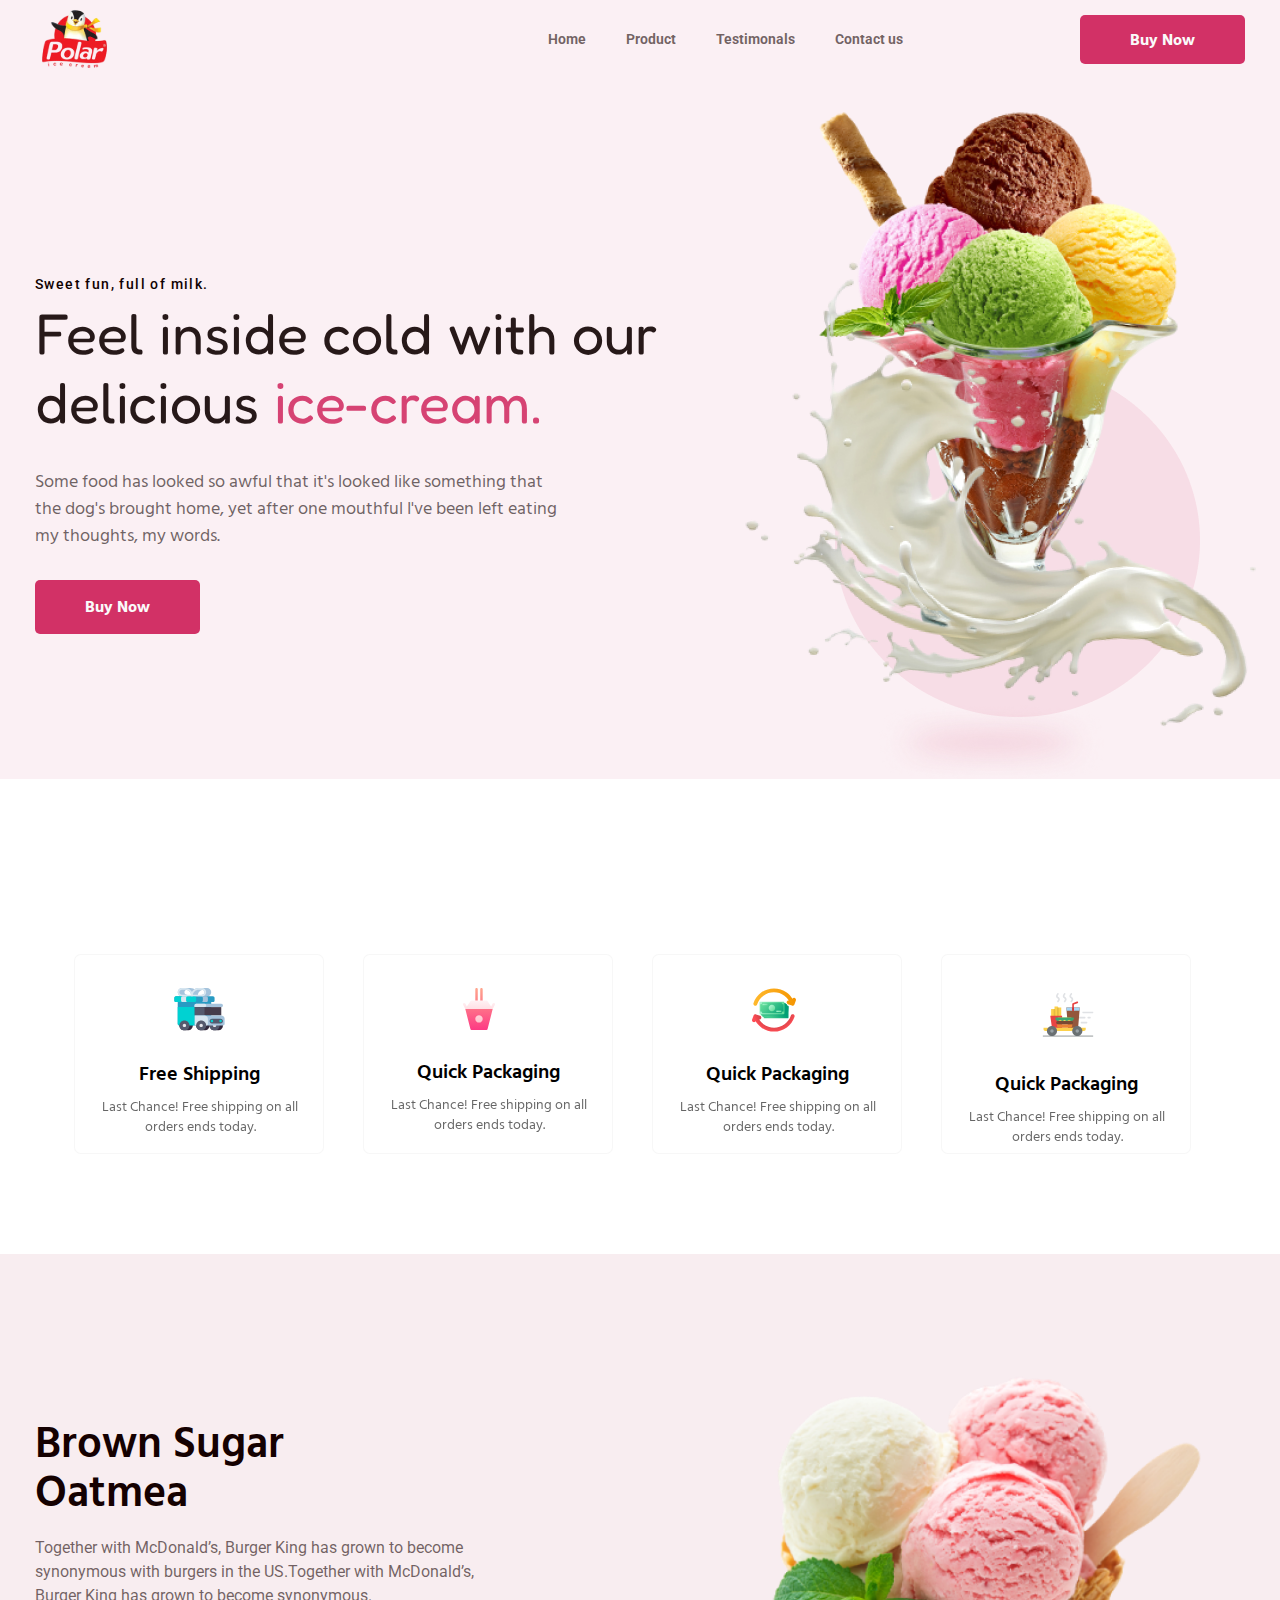
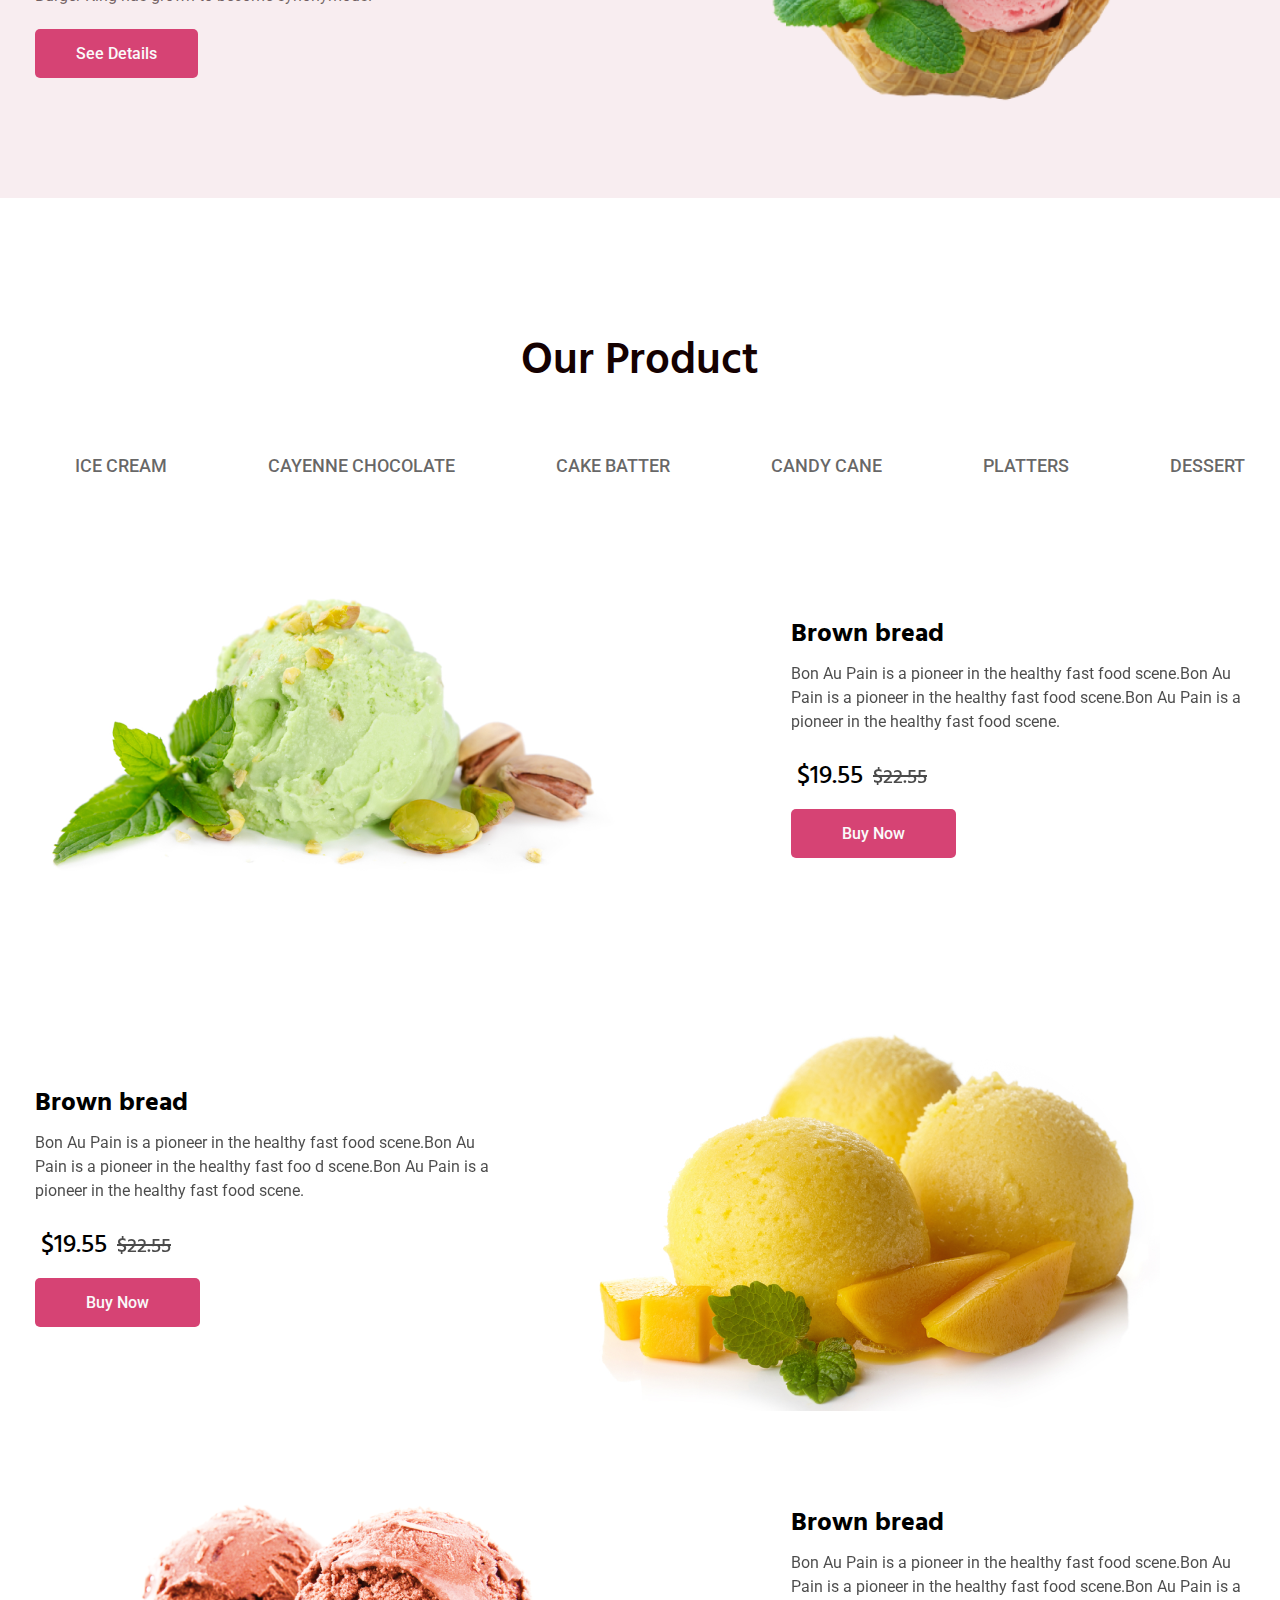
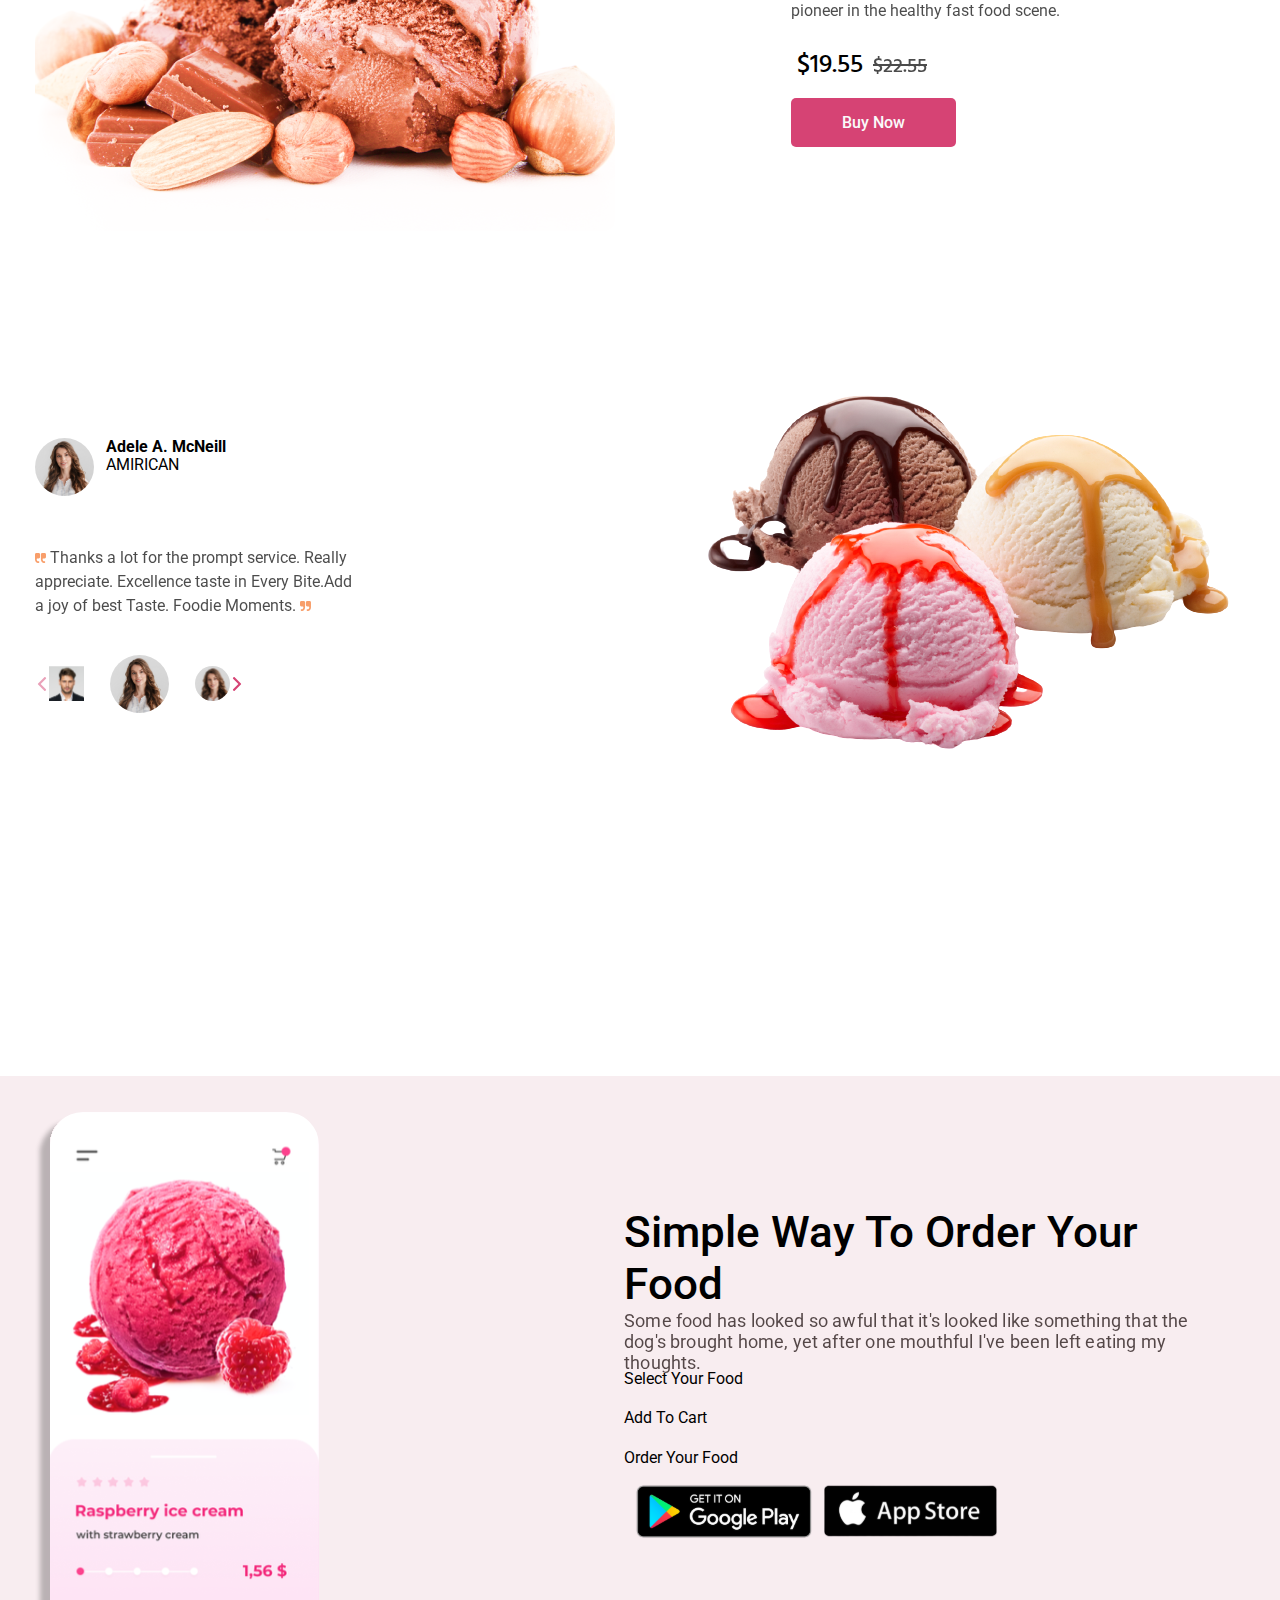
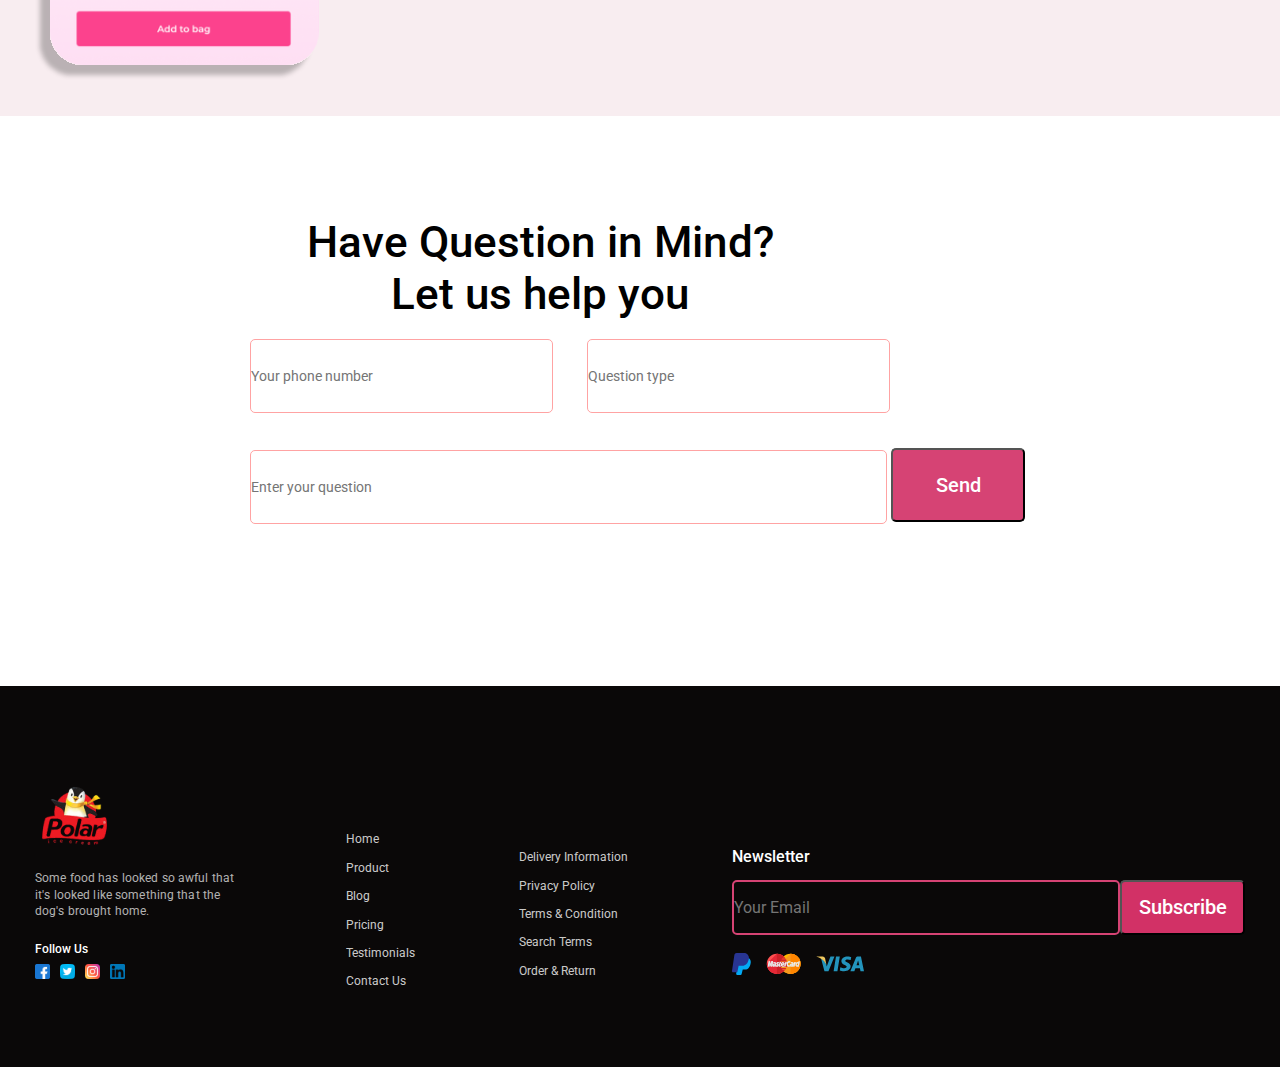
==== commit c0a06ab9: "Changed font" ====
--- a/index.html
+++ b/index.html
@@ -5,6 +5,15 @@
     <meta name="viewport" content="width=device-width, initial-scale=1.0">
     <link rel="stylesheet" href="./css/normalize.css">
     <link rel="stylesheet" href="./css/main.css">
+    <link rel="preconnect" href="https://fonts.googleapis.com">
+    <link rel="preconnect" href="https://fonts.gstatic.com" crossorigin>
+    <link href="https://fonts.googleapis.com/css2?family=Fredoka:wght@500&display=swap" rel="stylesheet">
+    <link rel="preconnect" href="https://fonts.googleapis.com">
+    <link rel="preconnect" href="https://fonts.gstatic.com" crossorigin>
+    <link href="https://fonts.googleapis.com/css2?family=Roboto:wght@100;300;400;500;700;900&display=swap" rel="stylesheet">
+    <link rel="preconnect" href="https://fonts.googleapis.com">
+    <link rel="preconnect" href="https://fonts.gstatic.com" crossorigin>
+    <link href="https://fonts.googleapis.com/css2?family=Hind+Madurai:wght@300;400;500;600;700&display=swap" rel="stylesheet">
     <title>The latest</title>
 </head>
 <body>
--- a/css/main.css
+++ b/css/main.css
@@ -1,138 +1,3 @@
-/* @font-face {
-    font-family: 'Hind Madurai';
-    src: url('HindMadurai-Medium.woff2') format('woff2'),
-        url('HindMadurai-Medium.woff') format('woff');
-    font-weight: 500;
-    font-style: normal;
-    font-display: swap;
-}
-
-@font-face {
-    font-family: 'Hind Madurai';
-    src: url('HindMadurai-Bold.woff2') format('woff2'),
-        url('HindMadurai-Bold.woff') format('woff');
-    font-weight: bold;
-    font-style: normal;
-    font-display: swap;
-}
-
-@font-face {
-    font-family: 'Hind Madurai';
-    src: url('HindMadurai-Light.woff2') format('woff2'),
-        url('HindMadurai-Light.woff') format('woff');
-    font-weight: 300;
-    font-style: normal;
-    font-display: swap;
-}
-
-@font-face {
-    font-family: 'Fredoka SemiCondensed';
-    src: url('FredokaSemiCondensed-Regular.woff2') format('woff2'),
-        url('FredokaSemiCondensed-Regular.woff') format('woff');
-    font-weight: normal;
-    font-style: normal;
-    font-display: swap;
-}
-
-@font-face {
-    font-family: 'Fredoka SemiExpanded';
-    src: url('FredokaSemiExpanded-Regular.woff2') format('woff2'),
-        url('FredokaSemiExpanded-Regular.woff') format('woff');
-    font-weight: normal;
-    font-style: normal;
-    font-display: swap;
-}
-
-@font-face {
-    font-family: 'Fredoka';
-    src: url('Fredoka-Regular.woff2') format('woff2'),
-        url('Fredoka-Regular.woff') format('woff');
-    font-weight: normal;
-    font-style: normal;
-    font-display: swap;
-}
-
-@font-face {
-    font-family: 'Fredoka Expanded';
-    src: url('FredokaExpanded-Regular.woff2') format('woff2'),
-        url('FredokaExpanded-Regular.woff') format('woff');
-    font-weight: normal;
-    font-style: normal;
-    font-display: swap;
-}
-
-@font-face {
-    font-family: 'Roboto';
-    src: url('Roboto-Italic.woff2') format('woff2'),
-        url('Roboto-Italic.woff') format('woff');
-    font-weight: normal;
-    font-style: italic;
-    font-display: swap;
-}
-
-@font-face {
-    font-family: 'Hind Madurai';
-    src: url('HindMadurai-Regular.woff2') format('woff2'),
-        url('HindMadurai-Regular.woff') format('woff');
-    font-weight: normal;
-    font-style: normal;
-    font-display: swap;
-}
-
-@font-face {
-    font-family: 'Roboto';
-    src: url('Roboto-Light.woff2') format('woff2'),
-        url('Roboto-Light.woff') format('woff');
-    font-weight: 300;
-    font-style: normal;
-    font-display: swap;
-}
-
-@font-face {
-    font-family: 'Roboto';
-    src: url('Roboto-Black.woff2') format('woff2'),
-        url('Roboto-Black.woff') format('woff');
-    font-weight: 900;
-    font-style: normal;
-    font-display: swap;
-}
-
-@font-face {
-    font-family: 'Roboto';
-    src: url('Roboto-Bold.woff2') format('woff2'),
-        url('Roboto-Bold.woff') format('woff');
-    font-weight: bold;
-    font-style: normal;
-    font-display: swap;
-}
-
-@font-face {
-    font-family: 'Roboto';
-    src: url('Roboto-Regular.woff2') format('woff2'),
-        url('Roboto-Regular.woff') format('woff');
-    font-weight: normal;
-    font-style: normal;
-    font-display: swap;
-}
-
-@font-face {
-    font-family: 'Hind Madurai';
-    src: url('HindMadurai-SemiBold.woff2') format('woff2'),
-        url('HindMadurai-SemiBold.woff') format('woff');
-    font-weight: 600;
-    font-style: normal;
-    font-display: swap;
-}
-
-@font-face {
-    font-family: 'Roboto';
-    src: url('Roboto-Medium.woff2') format('woff2'),
-        url('Roboto-Medium.woff') format('woff');
-    font-weight: 500;
-    font-style: normal;
-    font-display: swap;
-} */
-
 
 *{
     margin: 0;
@@ -159,9 +24,17 @@
      
 }
 body{
-  font-family:Roboto, sans-serif;
-
-
+    font-family: 'Roboto', sans-serif;
+    
+
+
+
+}
+h1{
+    font-family: 'Fredoka', sans-serif;
+}
+h2, h3{
+    font-family: 'Hind Madurai', sans-serif;
 }
 
 /* Header */
@@ -200,7 +73,7 @@
     margin-left: 40px;
 
   color: rgba(21, 1, 1, 0.6);
-    font-family: Roboto;
+  
     font-size: 14px;
     font-style: normal;
     font-weight: 700;
@@ -261,7 +134,7 @@
 }
 .hero-content-span{
     color: #0F0101;
-font-family: Roboto;
+
 font-size: 14px;
 font-style: normal;
 font-weight: 500;
@@ -274,8 +147,7 @@
     width: 665px;
     height: 130px;
     flex-shrink: 0;
-    color: #0F0101;
-    font-family: Fredoka One;
+    color: rgba(15, 1, 1, 0.9);
     font-size: 57.33px;
     font-style: normal;
     font-weight: 400;
@@ -285,7 +157,7 @@
 .hero-content-span2{
     opacity: 0.9;
     color: #D23166;
-    font-family: Fredoka One;
+
     font-size: 57.33px;
     font-style: normal;
     font-weight: 400;
@@ -461,7 +333,7 @@
   
     color: rgba(21, 1, 1, 0.6);
     
-    font-family: Roboto;
+
     font-size: 16px;
     font-style: normal;
     font-weight: 400;
@@ -544,7 +416,7 @@
     line-height: normal;
      &:hover{
         color: #000;
-        font-family: Roboto;
+     
         font-size: 18px;
         font-style: normal;
         font-weight: 500;
@@ -617,7 +489,7 @@
 opacity: 0.7;
 }
 .products__content-link{
-    padding: 15px 50px;
+    padding: 15px 9px;
     margin-top: 16px;
     width: 165px;
     height: 49px;
@@ -634,7 +506,7 @@
 
     &:hover{
         color: #D23166;
-        font-family: Hind Madurai;
+       
         font-size: 16px;
         font-style: normal;
        
